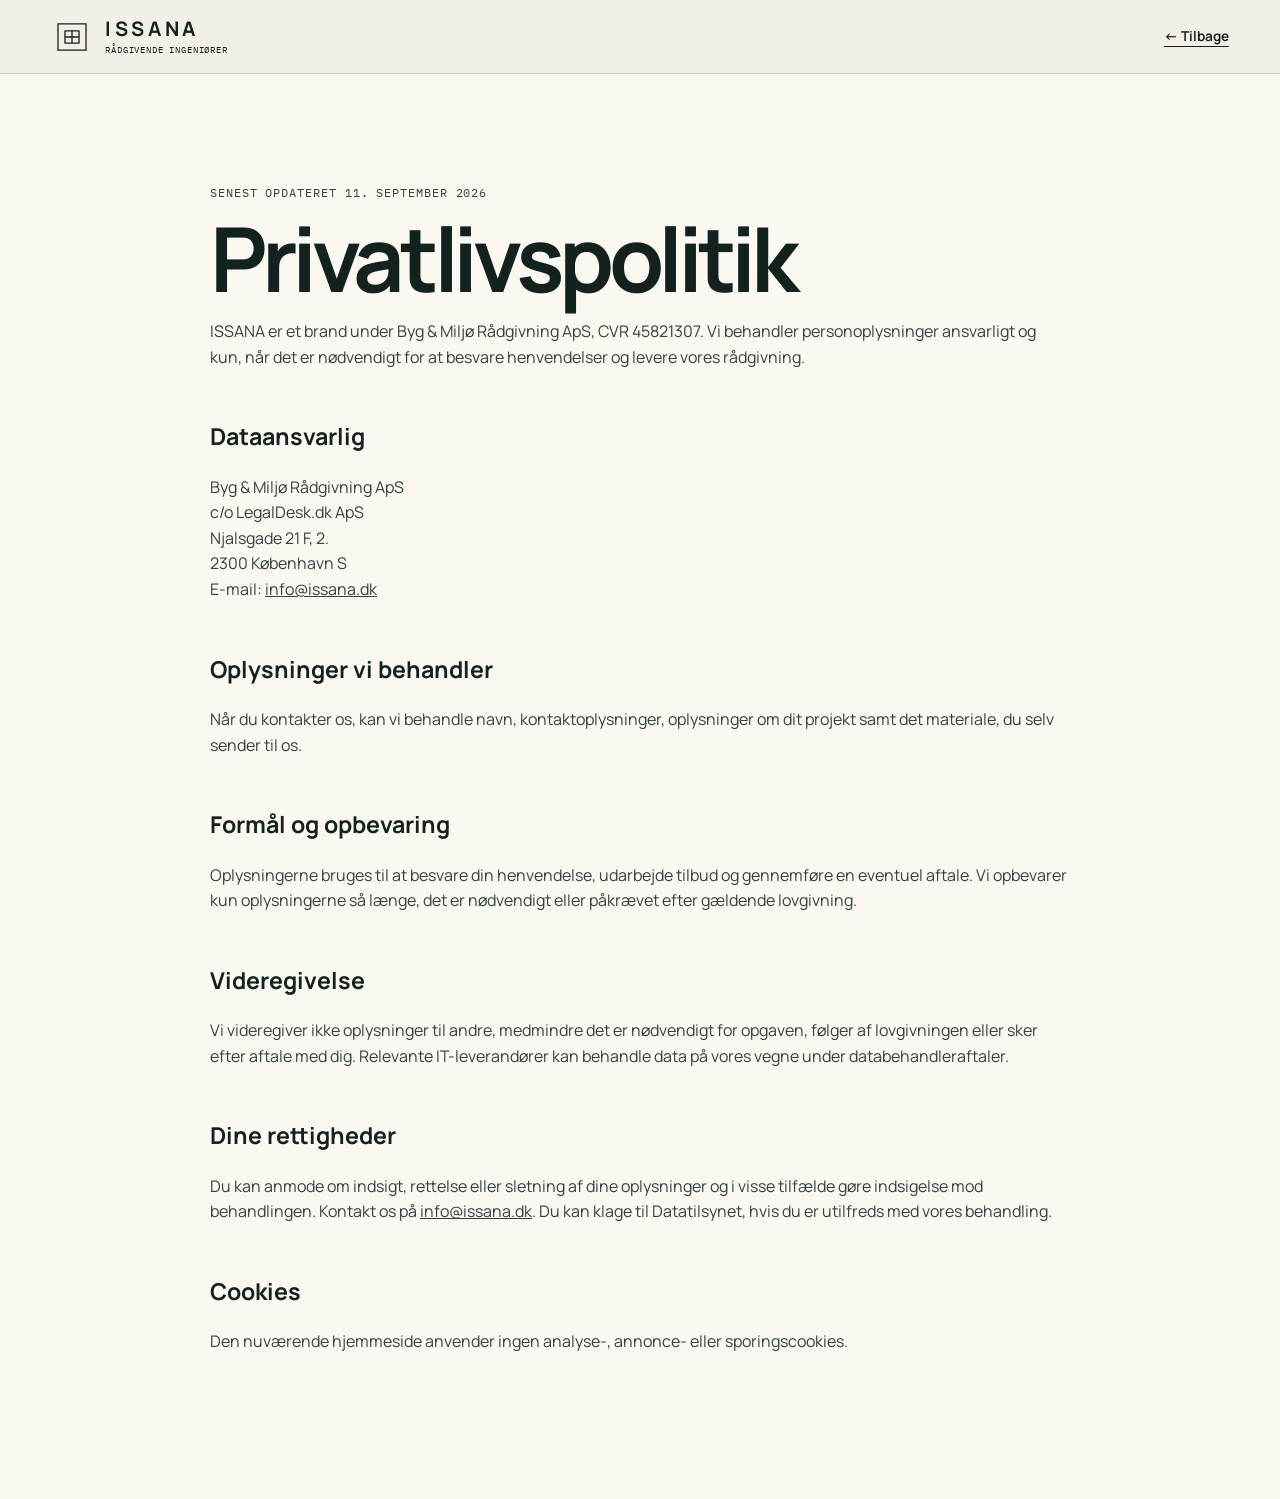
==== privacy.html @ be9ae057 "Launch ISSANA website" ====
<!doctype html>
<html lang="da">
<head>
  <meta charset="utf-8">
  <meta name="viewport" content="width=device-width, initial-scale=1">
  <title>Privatlivspolitik — ISSANA</title>
  <meta name="description" content="Privatlivspolitik for ISSANA og Byg & Miljø Rådgivning ApS.">
  <link rel="icon" href="favicon.svg" type="image/svg+xml">
  <link rel="preconnect" href="https://fonts.googleapis.com">
  <link rel="preconnect" href="https://fonts.gstatic.com" crossorigin>
  <link href="https://fonts.googleapis.com/css2?family=IBM+Plex+Mono:wght@400;500&family=Manrope:wght@400;500;600;700&display=swap" rel="stylesheet">
  <link rel="stylesheet" href="styles.css">
</head>
<body class="privacy-page">
  <header class="site-header scrolled">
    <a class="brand" href="index.html" aria-label="ISSANA, forsiden">
      <svg class="brand-mark" viewBox="0 0 48 48" aria-hidden="true"><path d="M8 39V9h32v30H8Zm8-8V17h16v14H16Zm0-7h16M24 17v14"/></svg>
      <span class="brand-type"><strong>ISSANA</strong><small>Rådgivende ingeniører</small></span>
    </a>
    <a class="text-link" href="index.html">← Tilbage</a>
  </header>
  <main class="privacy-main">
    <p class="privacy-updated">Senest opdateret 11. september 2026</p>
    <h1>Privatlivspolitik</h1>
    <p>ISSANA er et brand under Byg & Miljø Rådgivning ApS, CVR 45821307. Vi behandler personoplysninger ansvarligt og kun, når det er nødvendigt for at besvare henvendelser og levere vores rådgivning.</p>

    <h2>Dataansvarlig</h2>
    <p>Byg & Miljø Rådgivning ApS<br>c/o LegalDesk.dk ApS<br>Njalsgade 21 F, 2.<br>2300 København S<br>E-mail: <a href="mailto:info@issana.dk">info@issana.dk</a></p>

    <h2>Oplysninger vi behandler</h2>
    <p>Når du kontakter os, kan vi behandle navn, kontaktoplysninger, oplysninger om dit projekt samt det materiale, du selv sender til os.</p>

    <h2>Formål og opbevaring</h2>
    <p>Oplysningerne bruges til at besvare din henvendelse, udarbejde tilbud og gennemføre en eventuel aftale. Vi opbevarer kun oplysningerne så længe, det er nødvendigt eller påkrævet efter gældende lovgivning.</p>

    <h2>Videregivelse</h2>
    <p>Vi videregiver ikke oplysninger til andre, medmindre det er nødvendigt for opgaven, følger af lovgivningen eller sker efter aftale med dig. Relevante IT-leverandører kan behandle data på vores vegne under databehandleraftaler.</p>

    <h2>Dine rettigheder</h2>
    <p>Du kan anmode om indsigt, rettelse eller sletning af dine oplysninger og i visse tilfælde gøre indsigelse mod behandlingen. Kontakt os på <a href="mailto:info@issana.dk">info@issana.dk</a>. Du kan klage til Datatilsynet, hvis du er utilfreds med vores behandling.</p>

    <h2>Cookies</h2>
    <p>Den nuværende hjemmeside anvender ingen analyse-, annonce- eller sporingscookies.</p>
  </main>
</body>
</html>
---- styles.css ----
:root {
  --ink: #13211f;
  --ink-soft: #33423f;
  --paper: #f2efe6;
  --paper-light: #faf8f1;
  --copper: #c86d45;
  --copper-dark: #9e4f30;
  --sage: #82968e;
  --line: rgba(19, 33, 31, 0.18);
  --mono: "IBM Plex Mono", monospace;
  --sans: "Manrope", sans-serif;
  --header-height: 92px;
}

* { box-sizing: border-box; }
html { scroll-behavior: smooth; }
body {
  margin: 0;
  background: var(--paper);
  color: var(--ink);
  font-family: var(--sans);
  font-size: 16px;
  line-height: 1.6;
  -webkit-font-smoothing: antialiased;
}
a { color: inherit; }
button, input, textarea { font: inherit; }
.sr-only {
  position: absolute;
  width: 1px;
  height: 1px;
  padding: 0;
  margin: -1px;
  overflow: hidden;
  clip: rect(0, 0, 0, 0);
  white-space: nowrap;
  border: 0;
}
.skip-link {
  position: fixed;
  z-index: 100;
  top: -100px;
  left: 1rem;
  padding: .8rem 1rem;
  background: var(--copper);
  color: white;
}
.skip-link:focus { top: 1rem; }

.site-header {
  position: fixed;
  z-index: 50;
  inset: 0 0 auto 0;
  height: var(--header-height);
  display: flex;
  align-items: center;
  justify-content: space-between;
  padding: 0 clamp(1.25rem, 4vw, 4.5rem);
  border-bottom: 1px solid transparent;
  transition: background .35s ease, border-color .35s ease, height .35s ease;
}
.site-header.scrolled {
  height: 74px;
  background: rgba(242, 239, 230, .94);
  border-color: var(--line);
  backdrop-filter: blur(16px);
}
.brand {
  display: inline-flex;
  align-items: center;
  gap: .75rem;
  text-decoration: none;
}
.brand-mark {
  width: 42px;
  height: 42px;
  fill: none;
  stroke: var(--ink);
  stroke-width: 1.5;
}
.brand-type { display: grid; line-height: 1; }
.brand-type strong { font-size: 1.25rem; letter-spacing: .18em; }
.brand-type small {
  margin-top: .42rem;
  font-family: var(--mono);
  font-size: .58rem;
  letter-spacing: .09em;
  text-transform: uppercase;
}
.site-nav { display: flex; align-items: center; gap: 2.3rem; }
.site-nav a {
  position: relative;
  font-size: .78rem;
  font-weight: 600;
  letter-spacing: .06em;
  text-decoration: none;
  text-transform: uppercase;
}
.site-nav a:not(.nav-cta)::after {
  content: "";
  position: absolute;
  left: 0;
  right: 100%;
  bottom: -.35rem;
  height: 1px;
  background: var(--copper);
  transition: right .25s ease;
}
.site-nav a:hover::after, .site-nav a:focus-visible::after { right: 0; }
.nav-cta {
  padding: .78rem 1.2rem;
  border: 1px solid var(--ink);
  transition: color .2s, background .2s;
}
.nav-cta:hover, .nav-cta:focus-visible { background: var(--ink); color: var(--paper-light); }
.menu-toggle { display: none; }

.hero {
  position: relative;
  min-height: 100vh;
  display: grid;
  grid-template-columns: minmax(0, 1fr) minmax(380px, .78fr);
  align-items: center;
  gap: clamp(2rem, 5vw, 7rem);
  padding: calc(var(--header-height) + 5rem) clamp(1.25rem, 7vw, 8rem) 5rem;
  overflow: hidden;
}
.hero-grid, .contact-grid {
  position: absolute;
  inset: 0;
  pointer-events: none;
  opacity: .42;
  background-image:
    linear-gradient(var(--line) 1px, transparent 1px),
    linear-gradient(90deg, var(--line) 1px, transparent 1px);
  background-size: 72px 72px;
  mask-image: linear-gradient(to right, transparent, black 35%, black 80%, transparent);
}
.hero-copy { position: relative; z-index: 1; max-width: 760px; }
.eyebrow, .section-kicker {
  display: flex;
  align-items: center;
  gap: .75rem;
  margin: 0 0 1.5rem;
  font-family: var(--mono);
  font-size: .72rem;
  font-weight: 500;
  letter-spacing: .12em;
  text-transform: uppercase;
}
.eyebrow span { color: var(--copper-dark); }
.eyebrow::after { content: ""; width: 64px; height: 1px; background: var(--copper); }
.hero h1 {
  margin: 0;
  font-size: clamp(4.2rem, 8.8vw, 9rem);
  font-weight: 500;
  letter-spacing: -.075em;
  line-height: .83;
}
.hero h1 em { color: var(--copper); font-style: normal; }
.hero-lead {
  max-width: 620px;
  margin: 2.5rem 0 2rem;
  font-size: clamp(1.05rem, 1.6vw, 1.28rem);
  color: var(--ink-soft);
}
.hero-actions { display: flex; align-items: center; gap: 2rem; flex-wrap: wrap; }
.button {
  display: inline-flex;
  align-items: center;
  justify-content: space-between;
  gap: 2rem;
  min-width: 270px;
  padding: 1rem 1.25rem;
  font-size: .84rem;
  font-weight: 650;
  letter-spacing: .03em;
  text-decoration: none;
  text-transform: uppercase;
}
.button-primary { background: var(--ink); color: var(--paper-light); }
.button-primary span { color: var(--copper); font-size: 1.2rem; transition: transform .25s; }
.button-primary:hover span { transform: translate(3px, -3px); }
.text-link { font-size: .85rem; font-weight: 650; text-underline-offset: .3rem; }

.hero-drawing {
  position: relative;
  z-index: 1;
  width: min(100%, 630px);
  justify-self: end;
  color: var(--ink);
}
.hero-drawing svg { width: 100%; overflow: visible; }
.hero-drawing path, .hero-drawing circle { fill: none; vector-effect: non-scaling-stroke; }
.drawing-faint { stroke: var(--line); stroke-width: 1; stroke-dasharray: 4 8; }
.drawing-main { stroke: var(--ink); stroke-width: 1.45; }
.drawing-accent { stroke: var(--copper); stroke-width: 2; }
.drawing-measure { stroke: var(--sage); stroke-width: 1; }
.drawing-label {
  position: absolute;
  font-family: var(--mono);
  font-size: .62rem;
  letter-spacing: .08em;
}
.label-top { top: 5%; right: 5%; }
.label-left { top: 45%; left: -2rem; transform: rotate(-90deg); }
.label-bottom { right: 3%; bottom: 4%; }
.hero-index {
  position: absolute;
  right: 2.5rem;
  bottom: 2rem;
  display: flex;
  gap: 1.5rem;
  font-family: var(--mono);
  font-size: .58rem;
  letter-spacing: .1em;
}

.section-shell { width: min(1400px, calc(100% - 3rem)); margin-inline: auto; }
.statement {
  display: grid;
  grid-template-columns: .55fr 1.45fr;
  gap: 4rem;
  padding-block: clamp(6rem, 12vw, 11rem);
  border-top: 1px solid var(--line);
}
.statement-text {
  max-width: 960px;
  margin: 0;
  font-size: clamp(2rem, 4vw, 4.4rem);
  letter-spacing: -.045em;
  line-height: 1.14;
}
.statement-text strong { color: var(--copper-dark); font-weight: 600; }

.services { padding-bottom: clamp(7rem, 12vw, 12rem); }
.section-heading {
  display: grid;
  grid-template-columns: 1.3fr .7fr;
  align-items: end;
  gap: 4rem;
  margin-bottom: 4rem;
}
.section-heading h2, .about h2, .contact h2 {
  margin: 0;
  font-size: clamp(2.8rem, 5.5vw, 6.3rem);
  font-weight: 500;
  letter-spacing: -.065em;
  line-height: .95;
}
.section-heading > p { max-width: 420px; margin: 0 0 .5rem; color: var(--ink-soft); }
.service-list { border-top: 1px solid var(--ink); }
.service-card {
  display: grid;
  grid-template-columns: 80px minmax(0, 1fr) 100px;
  gap: 2rem;
  align-items: center;
  min-height: 180px;
  padding: 2rem 0;
  border-bottom: 1px solid var(--line);
  transition: padding .25s ease, background .25s ease;
}
.service-card:hover { padding-inline: 1.2rem; background: rgba(255,255,255,.35); }
.service-number { font-family: var(--mono); color: var(--copper-dark); }
.service-card h3 { margin: 0 0 .5rem; font-size: clamp(1.45rem, 2.4vw, 2.4rem); font-weight: 550; letter-spacing: -.035em; }
.service-card p { max-width: 720px; margin: 0; color: var(--ink-soft); }
.service-mark { justify-self: end; font-family: var(--mono); font-size: 2.6rem; color: var(--copper); }

.process { background: var(--ink); color: var(--paper-light); }
.process-inner { padding-block: clamp(7rem, 12vw, 12rem); }
.section-heading-light > p { color: rgba(250,248,241,.66); }
.section-heading-light .section-kicker { color: var(--copper); }
.process-steps {
  display: grid;
  grid-template-columns: repeat(4, 1fr);
  margin: 5rem 0 0;
  padding: 0;
  list-style: none;
  border-top: 1px solid rgba(250,248,241,.28);
}
.process-steps li { position: relative; min-height: 260px; padding: 2rem 2rem 2rem 0; border-right: 1px solid rgba(250,248,241,.16); }
.process-steps li:not(:first-child) { padding-left: 2rem; }
.process-steps span { font-family: var(--mono); font-size: .72rem; color: var(--copper); }
.process-steps h3 { margin: 5rem 0 .65rem; font-size: 1.45rem; font-weight: 550; }
.process-steps p { margin: 0; color: rgba(250,248,241,.62); font-size: .92rem; }

.about {
  display: grid;
  grid-template-columns: .8fr 1.2fr;
  align-items: center;
  gap: clamp(3rem, 8vw, 9rem);
  padding-block: clamp(7rem, 13vw, 13rem);
}
.about-visual { position: relative; min-height: 580px; border: 1px solid var(--line); overflow: hidden; }
.about-visual::before {
  content: "";
  position: absolute;
  inset: 0;
  background: repeating-linear-gradient(0deg, transparent 0 39px, var(--line) 40px), repeating-linear-gradient(90deg, transparent 0 39px, var(--line) 40px);
  opacity: .5;
}
.about-visual svg { position: absolute; inset: 8% 7%; width: 86%; height: 84%; fill: none; stroke: var(--copper); stroke-width: 1.2; }
.about-big { position: absolute; z-index: 2; left: 7%; top: 2%; font-size: 18rem; font-weight: 500; line-height: 1; opacity: .07; }
.about-copy { max-width: 750px; }
.about-copy h2 { margin-bottom: 2.5rem; }
.large-copy { font-size: clamp(1.35rem, 2.2vw, 2rem); line-height: 1.42; letter-spacing: -.025em; }
.about-copy > p:not(.section-kicker):not(.large-copy) { max-width: 620px; color: var(--ink-soft); }
.about-meta { display: grid; grid-template-columns: 1fr 1fr; gap: 2rem; margin-top: 3rem; padding-top: 1.5rem; border-top: 1px solid var(--line); }
.about-meta div { display: grid; gap: .3rem; }
.about-meta span { font-family: var(--mono); font-size: .66rem; letter-spacing: .08em; text-transform: uppercase; color: var(--copper-dark); }
.about-meta strong { font-size: .92rem; font-weight: 600; }

.contact {
  position: relative;
  min-height: 720px;
  display: flex;
  align-items: center;
  overflow: hidden;
  background: #d8c5b7;
}
.contact-grid { opacity: .35; mask-image: linear-gradient(to bottom, transparent, black 30%, black); }
.contact-inner { position: relative; z-index: 1; padding-block: 7rem; }
.contact h2 { max-width: 900px; font-size: clamp(4rem, 9vw, 9rem); }
.contact-inner > p:not(.section-kicker) { max-width: 560px; margin: 2rem 0 3rem; font-size: 1.15rem; }
.contact-mail {
  display: flex;
  justify-content: space-between;
  align-items: center;
  max-width: 950px;
  padding: 1.2rem 0;
  border-top: 2px solid var(--ink);
  border-bottom: 2px solid var(--ink);
  font-size: clamp(1.6rem, 4vw, 4rem);
  font-weight: 550;
  letter-spacing: -.04em;
  text-decoration: none;
}
.contact-mail span { color: var(--copper-dark); transition: transform .25s; }
.contact-mail:hover span { transform: translate(6px, -6px); }
.contact-details { display: flex; gap: 2rem; margin-top: 2rem; font-family: var(--mono); font-size: .72rem; letter-spacing: .05em; text-transform: uppercase; }

.site-footer {
  display: grid;
  grid-template-columns: .7fr 1.3fr auto;
  gap: 3rem;
  padding: 3.5rem clamp(1.25rem, 4vw, 4.5rem);
  background: var(--paper-light);
  border-top: 1px solid var(--line);
  font-size: .75rem;
}
.footer-brand { display: grid; align-content: start; gap: .2rem; }
.footer-brand strong { font-size: 1rem; letter-spacing: .18em; }
.footer-brand span, .footer-legal { color: var(--ink-soft); }
.footer-legal p { margin: 0 0 .35rem; }
.footer-links { display: flex; gap: 1.3rem; }
.footer-links a { text-underline-offset: .25rem; }

.reveal { opacity: 0; transform: translateY(24px); transition: opacity .7s ease, transform .7s cubic-bezier(.22,1,.36,1); }
.reveal.visible { opacity: 1; transform: none; }

.privacy-page { min-height: 100vh; background: var(--paper-light); }
.privacy-main { width: min(860px, calc(100% - 3rem)); margin: 0 auto; padding: calc(var(--header-height) + 5rem) 0 8rem; }
.privacy-main h1 { margin: 0 0 1rem; font-size: clamp(3rem, 7vw, 6rem); line-height: 1; letter-spacing: -.06em; }
.privacy-main h2 { margin-top: 3rem; font-size: 1.45rem; }
.privacy-main p, .privacy-main li { color: var(--ink-soft); }
.privacy-updated { font-family: var(--mono); font-size: .72rem; text-transform: uppercase; letter-spacing: .08em; }

@media (max-width: 980px) {
  :root { --header-height: 76px; }
  .menu-toggle {
    position: relative;
    z-index: 2;
    display: grid;
    gap: 5px;
    width: 44px;
    height: 44px;
    place-content: center;
    border: 1px solid var(--ink);
    background: transparent;
  }
  .menu-toggle span:not(.sr-only) { display: block; width: 19px; height: 1px; background: var(--ink); transition: transform .25s, opacity .25s; }
  .menu-toggle[aria-expanded="true"] span:nth-child(1) { transform: translateY(6px) rotate(45deg); }
  .menu-toggle[aria-expanded="true"] span:nth-child(2) { opacity: 0; }
  .menu-toggle[aria-expanded="true"] span:nth-child(3) { transform: translateY(-6px) rotate(-45deg); }
  .site-nav {
    position: fixed;
    inset: 0;
    display: flex;
    flex-direction: column;
    align-items: flex-start;
    justify-content: center;
    gap: 1.4rem;
    padding: 6rem 2rem;
    background: var(--paper);
    transform: translateX(100%);
    transition: transform .35s cubic-bezier(.22,1,.36,1);
  }
  .site-nav.open { transform: none; }
  .site-nav a { font-size: 1.8rem; letter-spacing: -.03em; text-transform: none; }
  .nav-cta { border: 0; padding: 0; }
  .hero { grid-template-columns: 1fr; min-height: auto; padding-top: calc(var(--header-height) + 5rem); }
  .hero-copy { max-width: 680px; }
  .hero h1 { font-size: clamp(4rem, 15vw, 7.5rem); }
  .hero-drawing { width: min(85vw, 600px); justify-self: center; }
  .statement { grid-template-columns: 1fr; gap: 1.5rem; }
  .section-heading { grid-template-columns: 1fr; gap: 1.5rem; }
  .section-heading > p { max-width: 580px; }
  .process-steps { grid-template-columns: 1fr 1fr; }
  .about { grid-template-columns: 1fr; }
  .about-visual { min-height: 460px; }
  .site-footer { grid-template-columns: 1fr 1fr; }
  .footer-links { grid-column: 1 / -1; }
}

@media (max-width: 640px) {
  .brand-mark { width: 36px; height: 36px; }
  .brand-type small { display: none; }
  .hero { padding-inline: 1.25rem; padding-bottom: 4rem; }
  .hero h1 { font-size: clamp(3.7rem, 18vw, 6rem); }
  .hero-lead { margin-top: 2rem; }
  .button { min-width: 100%; }
  .hero-drawing { width: 100%; }
  .label-left { left: -2.4rem; }
  .hero-index { display: none; }
  .section-shell { width: min(100% - 2.5rem, 1400px); }
  .statement { padding-block: 6rem; }
  .service-card { grid-template-columns: 42px 1fr; gap: 1rem; min-height: 0; padding: 2rem 0; }
  .service-mark { display: none; }
  .process-steps { grid-template-columns: 1fr; }
  .process-steps li, .process-steps li:not(:first-child) { min-height: 200px; padding: 1.6rem 0; border-right: 0; border-bottom: 1px solid rgba(250,248,241,.16); }
  .process-steps h3 { margin-top: 3.2rem; }
  .about-visual { min-height: 360px; }
  .about-meta { grid-template-columns: 1fr; }
  .contact { min-height: 620px; }
  .contact-details { flex-direction: column; gap: .6rem; }
  .site-footer { grid-template-columns: 1fr; gap: 2rem; }
  .footer-links { grid-column: auto; flex-wrap: wrap; }
}

@media (prefers-reduced-motion: reduce) {
  html { scroll-behavior: auto; }
  *, *::before, *::after { transition-duration: .01ms !important; animation-duration: .01ms !important; animation-iteration-count: 1 !important; }
  .reveal { opacity: 1; transform: none; }
}
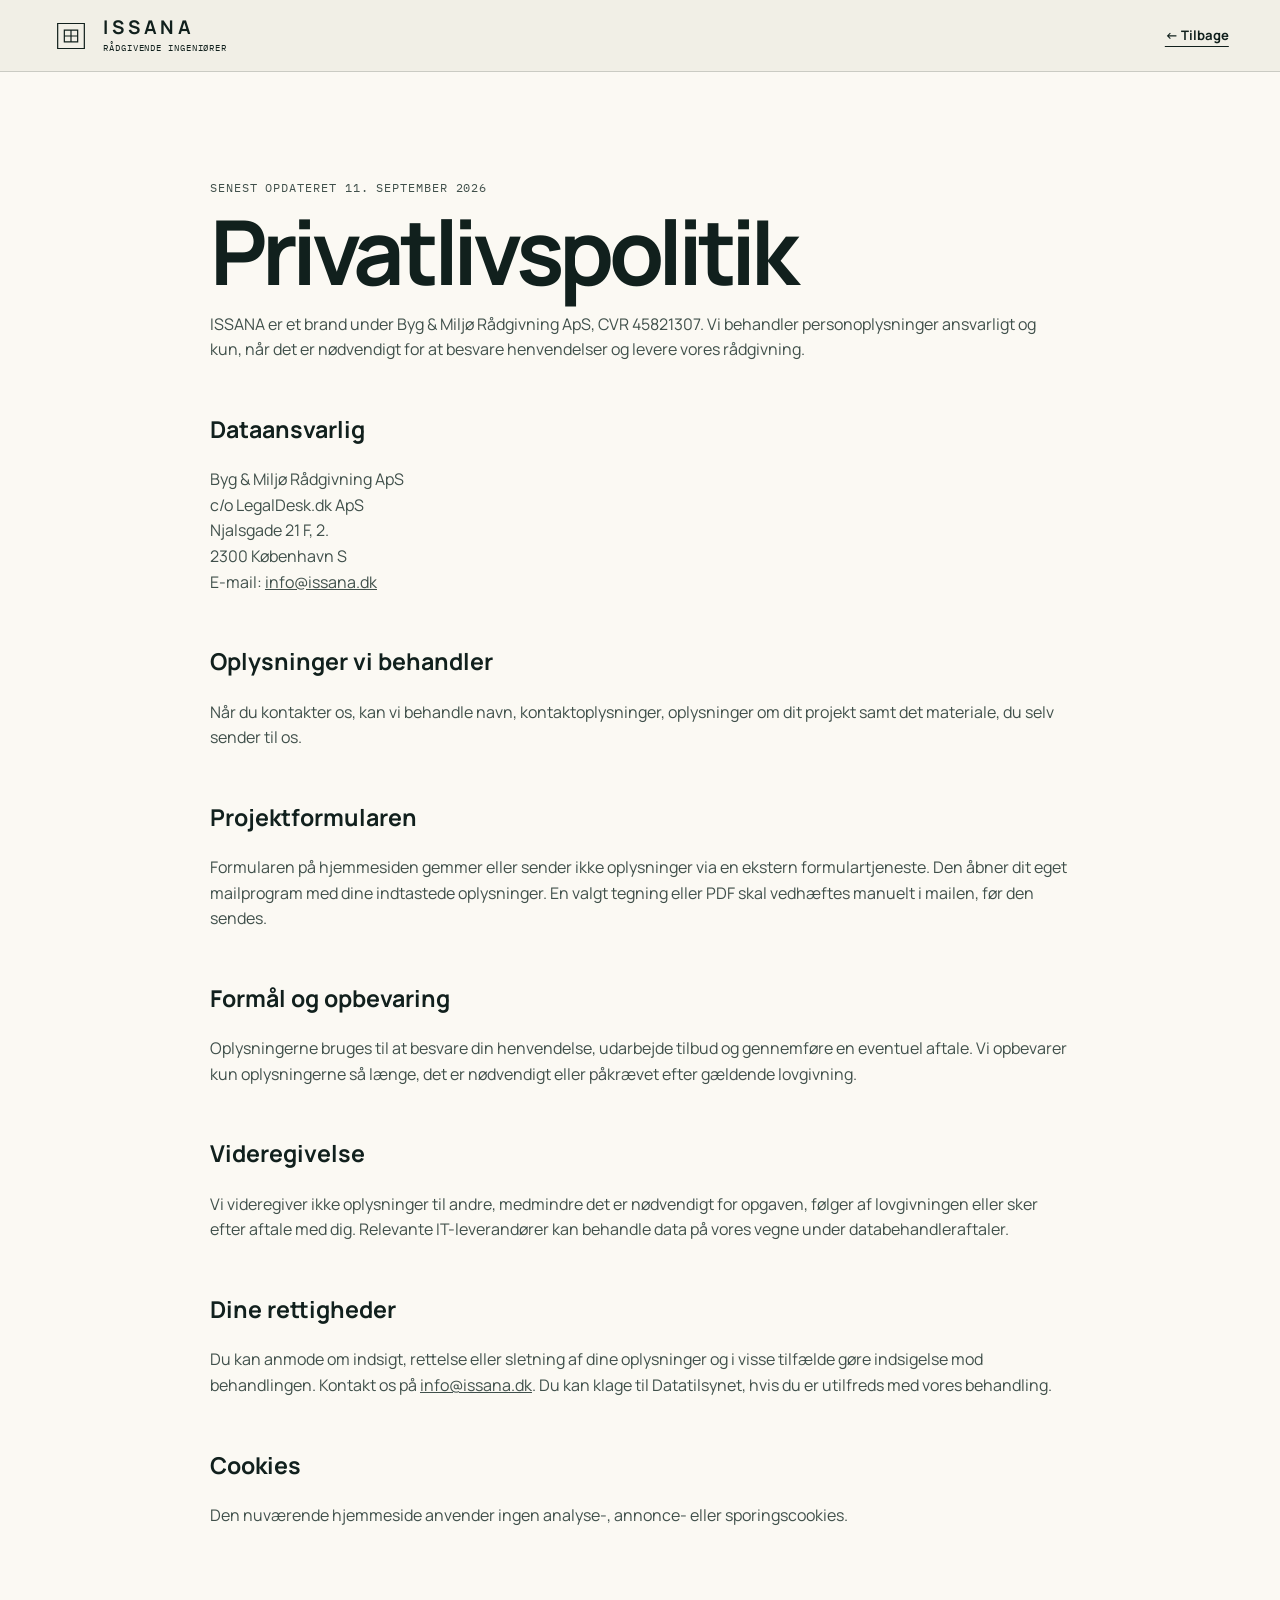
==== commit f8316f66: "Redesign ISSANA around specialist engineering" ====
--- a/privacy.html
+++ b/privacy.html
@@ -30,6 +30,9 @@
     <h2>Oplysninger vi behandler</h2>
     <p>Når du kontakter os, kan vi behandle navn, kontaktoplysninger, oplysninger om dit projekt samt det materiale, du selv sender til os.</p>
 
+    <h2>Projektformularen</h2>
+    <p>Formularen på hjemmesiden gemmer eller sender ikke oplysninger via en ekstern formulartjeneste. Den åbner dit eget mailprogram med dine indtastede oplysninger. En valgt tegning eller PDF skal vedhæftes manuelt i mailen, før den sendes.</p>
+
     <h2>Formål og opbevaring</h2>
     <p>Oplysningerne bruges til at besvare din henvendelse, udarbejde tilbud og gennemføre en eventuel aftale. Vi opbevarer kun oplysningerne så længe, det er nødvendigt eller påkrævet efter gældende lovgivning.</p>
 
--- a/styles.css
+++ b/styles.css
@@ -1,439 +1,289 @@
 :root {
-  --ink: #13211f;
-  --ink-soft: #33423f;
-  --paper: #f2efe6;
-  --paper-light: #faf8f1;
-  --copper: #c86d45;
-  --copper-dark: #9e4f30;
-  --sage: #82968e;
-  --line: rgba(19, 33, 31, 0.18);
+  --ink: #11201d;
+  --ink-soft: #40504b;
+  --paper: #f1eee5;
+  --paper-light: #fbf9f3;
+  --copper: #c8653e;
+  --copper-dark: #9b472b;
+  --sage: #9aaba3;
+  --line: rgba(17, 32, 29, .17);
+  --light-line: rgba(255, 255, 255, .16);
   --mono: "IBM Plex Mono", monospace;
   --sans: "Manrope", sans-serif;
-  --header-height: 92px;
+  --header-height: 88px;
 }
 
 * { box-sizing: border-box; }
 html { scroll-behavior: smooth; }
-body {
-  margin: 0;
-  background: var(--paper);
-  color: var(--ink);
-  font-family: var(--sans);
-  font-size: 16px;
-  line-height: 1.6;
-  -webkit-font-smoothing: antialiased;
-}
+body { margin: 0; background: var(--paper); color: var(--ink); font: 400 16px/1.6 var(--sans); -webkit-font-smoothing: antialiased; }
+img { display: block; max-width: 100%; }
 a { color: inherit; }
 button, input, textarea { font: inherit; }
-.sr-only {
-  position: absolute;
-  width: 1px;
-  height: 1px;
-  padding: 0;
-  margin: -1px;
-  overflow: hidden;
-  clip: rect(0, 0, 0, 0);
-  white-space: nowrap;
-  border: 0;
-}
-.skip-link {
-  position: fixed;
-  z-index: 100;
-  top: -100px;
-  left: 1rem;
-  padding: .8rem 1rem;
-  background: var(--copper);
-  color: white;
-}
+button { color: inherit; }
+::selection { background: var(--copper); color: #fff; }
+.sr-only { position: absolute; width: 1px; height: 1px; padding: 0; margin: -1px; overflow: hidden; clip: rect(0,0,0,0); white-space: nowrap; border: 0; }
+.skip-link { position: fixed; z-index: 100; top: -100px; left: 1rem; padding: .8rem 1rem; background: var(--copper); color: #fff; }
 .skip-link:focus { top: 1rem; }
-
-.site-header {
-  position: fixed;
-  z-index: 50;
-  inset: 0 0 auto 0;
-  height: var(--header-height);
-  display: flex;
-  align-items: center;
-  justify-content: space-between;
-  padding: 0 clamp(1.25rem, 4vw, 4.5rem);
-  border-bottom: 1px solid transparent;
-  transition: background .35s ease, border-color .35s ease, height .35s ease;
-}
-.site-header.scrolled {
-  height: 74px;
-  background: rgba(242, 239, 230, .94);
-  border-color: var(--line);
-  backdrop-filter: blur(16px);
-}
-.brand {
-  display: inline-flex;
-  align-items: center;
-  gap: .75rem;
-  text-decoration: none;
-}
-.brand-mark {
-  width: 42px;
-  height: 42px;
-  fill: none;
-  stroke: var(--ink);
-  stroke-width: 1.5;
-}
+.section-shell { width: min(1440px, calc(100% - 5rem)); margin-inline: auto; }
+
+.site-header { position: fixed; z-index: 50; inset: 0 0 auto; height: var(--header-height); display: flex; align-items: center; justify-content: space-between; gap: 2rem; padding: 0 clamp(1.25rem, 4vw, 4.5rem); border-bottom: 1px solid transparent; transition: height .3s, background .3s, border-color .3s; }
+.site-header.scrolled { height: 72px; background: rgba(241, 238, 229, .94); border-color: var(--line); backdrop-filter: blur(16px); }
+.brand { display: inline-flex; align-items: center; gap: .75rem; text-decoration: none; }
+.brand-mark { width: 40px; height: 40px; fill: none; stroke: currentColor; stroke-width: 1.45; }
 .brand-type { display: grid; line-height: 1; }
-.brand-type strong { font-size: 1.25rem; letter-spacing: .18em; }
-.brand-type small {
-  margin-top: .42rem;
-  font-family: var(--mono);
-  font-size: .58rem;
-  letter-spacing: .09em;
-  text-transform: uppercase;
-}
-.site-nav { display: flex; align-items: center; gap: 2.3rem; }
-.site-nav a {
-  position: relative;
-  font-size: .78rem;
-  font-weight: 600;
-  letter-spacing: .06em;
-  text-decoration: none;
-  text-transform: uppercase;
-}
-.site-nav a:not(.nav-cta)::after {
-  content: "";
-  position: absolute;
-  left: 0;
-  right: 100%;
-  bottom: -.35rem;
-  height: 1px;
-  background: var(--copper);
-  transition: right .25s ease;
-}
-.site-nav a:hover::after, .site-nav a:focus-visible::after { right: 0; }
-.nav-cta {
-  padding: .78rem 1.2rem;
-  border: 1px solid var(--ink);
-  transition: color .2s, background .2s;
-}
-.nav-cta:hover, .nav-cta:focus-visible { background: var(--ink); color: var(--paper-light); }
+.brand-type strong { font-size: 1.18rem; letter-spacing: .2em; }
+.brand-type small { margin-top: .4rem; font: 400 .56rem/1 var(--mono); letter-spacing: .1em; text-transform: uppercase; }
+.site-nav { display: flex; align-items: center; gap: clamp(1rem, 2vw, 2.1rem); }
+.site-nav a { font-size: .73rem; font-weight: 600; letter-spacing: .055em; text-decoration: none; text-transform: uppercase; }
+.site-nav > a:not(.nav-cta) { position: relative; }
+.site-nav > a:not(.nav-cta)::after { content: ""; position: absolute; right: 100%; bottom: -.35rem; left: 0; height: 1px; background: var(--copper); transition: right .2s; }
+.site-nav > a:hover::after, .site-nav > a:focus-visible::after { right: 0; }
+.nav-cta { padding: .82rem 1.1rem; background: var(--ink); color: var(--paper-light); }
 .menu-toggle { display: none; }
 
-.hero {
-  position: relative;
-  min-height: 100vh;
-  display: grid;
-  grid-template-columns: minmax(0, 1fr) minmax(380px, .78fr);
-  align-items: center;
-  gap: clamp(2rem, 5vw, 7rem);
-  padding: calc(var(--header-height) + 5rem) clamp(1.25rem, 7vw, 8rem) 5rem;
-  overflow: hidden;
-}
-.hero-grid, .contact-grid {
-  position: absolute;
-  inset: 0;
-  pointer-events: none;
-  opacity: .42;
-  background-image:
-    linear-gradient(var(--line) 1px, transparent 1px),
-    linear-gradient(90deg, var(--line) 1px, transparent 1px);
-  background-size: 72px 72px;
-  mask-image: linear-gradient(to right, transparent, black 35%, black 80%, transparent);
-}
-.hero-copy { position: relative; z-index: 1; max-width: 760px; }
-.eyebrow, .section-kicker {
-  display: flex;
-  align-items: center;
-  gap: .75rem;
-  margin: 0 0 1.5rem;
-  font-family: var(--mono);
-  font-size: .72rem;
-  font-weight: 500;
-  letter-spacing: .12em;
-  text-transform: uppercase;
-}
-.eyebrow span { color: var(--copper-dark); }
+.hero { position: relative; min-height: 920px; display: grid; grid-template-columns: minmax(0, 1.04fr) minmax(420px, .96fr); gap: clamp(3rem, 6vw, 8rem); align-items: center; padding: calc(var(--header-height) + 5rem) clamp(1.25rem, 5vw, 6rem) 6rem; overflow: hidden; background-image: linear-gradient(var(--line) 1px, transparent 1px), linear-gradient(90deg, var(--line) 1px, transparent 1px); background-size: 74px 74px; }
+.hero::before { content: ""; position: absolute; inset: 0 48% 0 0; background: linear-gradient(90deg, rgba(241,238,229,.98) 75%, rgba(241,238,229,.55)); }
+.hero-copy { position: relative; z-index: 2; max-width: 820px; }
+.eyebrow, .section-kicker { margin: 0 0 1.4rem; font: 500 .68rem/1.4 var(--mono); letter-spacing: .12em; text-transform: uppercase; }
+.eyebrow { display: flex; align-items: center; gap: .8rem; color: var(--copper-dark); }
 .eyebrow::after { content: ""; width: 64px; height: 1px; background: var(--copper); }
-.hero h1 {
-  margin: 0;
-  font-size: clamp(4.2rem, 8.8vw, 9rem);
-  font-weight: 500;
-  letter-spacing: -.075em;
-  line-height: .83;
-}
-.hero h1 em { color: var(--copper); font-style: normal; }
-.hero-lead {
-  max-width: 620px;
-  margin: 2.5rem 0 2rem;
-  font-size: clamp(1.05rem, 1.6vw, 1.28rem);
-  color: var(--ink-soft);
-}
-.hero-actions { display: flex; align-items: center; gap: 2rem; flex-wrap: wrap; }
-.button {
-  display: inline-flex;
-  align-items: center;
-  justify-content: space-between;
-  gap: 2rem;
-  min-width: 270px;
-  padding: 1rem 1.25rem;
-  font-size: .84rem;
-  font-weight: 650;
-  letter-spacing: .03em;
-  text-decoration: none;
-  text-transform: uppercase;
-}
-.button-primary { background: var(--ink); color: var(--paper-light); }
-.button-primary span { color: var(--copper); font-size: 1.2rem; transition: transform .25s; }
-.button-primary:hover span { transform: translate(3px, -3px); }
-.text-link { font-size: .85rem; font-weight: 650; text-underline-offset: .3rem; }
-
-.hero-drawing {
-  position: relative;
-  z-index: 1;
-  width: min(100%, 630px);
-  justify-self: end;
-  color: var(--ink);
-}
-.hero-drawing svg { width: 100%; overflow: visible; }
-.hero-drawing path, .hero-drawing circle { fill: none; vector-effect: non-scaling-stroke; }
-.drawing-faint { stroke: var(--line); stroke-width: 1; stroke-dasharray: 4 8; }
-.drawing-main { stroke: var(--ink); stroke-width: 1.45; }
-.drawing-accent { stroke: var(--copper); stroke-width: 2; }
-.drawing-measure { stroke: var(--sage); stroke-width: 1; }
-.drawing-label {
-  position: absolute;
-  font-family: var(--mono);
-  font-size: .62rem;
-  letter-spacing: .08em;
-}
-.label-top { top: 5%; right: 5%; }
-.label-left { top: 45%; left: -2rem; transform: rotate(-90deg); }
-.label-bottom { right: 3%; bottom: 4%; }
-.hero-index {
-  position: absolute;
-  right: 2.5rem;
-  bottom: 2rem;
-  display: flex;
-  gap: 1.5rem;
-  font-family: var(--mono);
-  font-size: .58rem;
-  letter-spacing: .1em;
-}
-
-.section-shell { width: min(1400px, calc(100% - 3rem)); margin-inline: auto; }
-.statement {
-  display: grid;
-  grid-template-columns: .55fr 1.45fr;
-  gap: 4rem;
-  padding-block: clamp(6rem, 12vw, 11rem);
-  border-top: 1px solid var(--line);
-}
-.statement-text {
-  max-width: 960px;
-  margin: 0;
-  font-size: clamp(2rem, 4vw, 4.4rem);
-  letter-spacing: -.045em;
-  line-height: 1.14;
-}
-.statement-text strong { color: var(--copper-dark); font-weight: 600; }
-
+.hero h1 { max-width: 920px; margin: 0; font-size: clamp(3.5rem, 6vw, 7.25rem); font-weight: 500; letter-spacing: -.075em; line-height: .93; }
+.hero-lead { max-width: 690px; margin: 2.2rem 0; color: var(--ink-soft); font-size: clamp(1.08rem, 1.5vw, 1.35rem); }
+.hero-actions { display: flex; flex-wrap: wrap; gap: .8rem; }
+.button { display: inline-flex; align-items: center; justify-content: space-between; gap: 2rem; min-height: 54px; padding: .95rem 1.2rem; border: 1px solid var(--ink); font-size: .78rem; font-weight: 700; letter-spacing: .035em; text-decoration: none; text-transform: uppercase; cursor: pointer; transition: transform .2s, background .2s, color .2s; }
+.button:hover, .button:focus-visible { transform: translateY(-2px); }
+.button-primary { background: var(--ink); color: #fff; }
+.button-primary:hover, .button-primary:focus-visible { background: var(--copper-dark); border-color: var(--copper-dark); }
+.button-ghost { background: rgba(241,238,229,.7); }
+.hero-proof { display: flex; flex-wrap: wrap; gap: .7rem 1.6rem; margin: 2.5rem 0 0; padding: 1.4rem 0 0; border-top: 1px solid var(--line); list-style: none; font: 400 .66rem/1.4 var(--mono); letter-spacing: .04em; text-transform: uppercase; }
+.hero-proof li::before { content: "\2192"; margin-right: .55rem; color: var(--copper); }
+.hero-media { position: relative; z-index: 1; width: 100%; height: min(75vh, 760px); min-height: 620px; margin: 0; overflow: hidden; background: #707e78; }
+.hero-media::after { content: ""; position: absolute; inset: 0; box-shadow: inset 0 0 0 1px rgba(255,255,255,.25); pointer-events: none; }
+.hero-media > img { width: 100%; height: 100%; object-fit: cover; object-position: 53% center; filter: saturate(.72) contrast(1.05) brightness(.82); transition: transform 1.2s cubic-bezier(.22,1,.36,1); }
+.hero-media:hover > img { transform: scale(1.025); }
+.hero-media figcaption { position: absolute; z-index: 3; right: 1.25rem; bottom: 1.25rem; left: 1.25rem; display: grid; grid-template-columns: auto 1fr; gap: .2rem 1rem; padding: 1rem 1.1rem; background: rgba(17,32,29,.9); color: #fff; }
+.hero-media figcaption span { grid-row: 1/3; color: var(--copper); font: .65rem var(--mono); }
+.hero-media figcaption strong { font-size: .9rem; }
+.hero-media figcaption small { color: rgba(255,255,255,.64); }
+.hero-linework { position: absolute; z-index: 2; right: -9%; bottom: 5%; width: 62%; fill: none; stroke: rgba(255,255,255,.74); stroke-width: 1.2; }
+.hero-linework circle { fill: var(--copper); stroke: #fff; }
+.hero-caption { position: absolute; right: 1.8rem; bottom: 1.5rem; margin: 0; font: .57rem var(--mono); letter-spacing: .12em; writing-mode: vertical-rl; }
+
+.intro { display: grid; grid-template-columns: .45fr 1.55fr; gap: 3rem; padding-block: clamp(6rem, 11vw, 11rem); border-top: 1px solid var(--line); }
+.intro h2 { max-width: 1080px; margin: 0; font-size: clamp(2.8rem, 6vw, 6.5rem); font-weight: 500; letter-spacing: -.065em; line-height: .95; }
+.intro > div > p { max-width: 700px; margin: 2.5rem 0 0 auto; color: var(--ink-soft); font-size: clamp(1.05rem, 1.5vw, 1.3rem); }
 .services { padding-bottom: clamp(7rem, 12vw, 12rem); }
-.section-heading {
-  display: grid;
-  grid-template-columns: 1.3fr .7fr;
-  align-items: end;
-  gap: 4rem;
-  margin-bottom: 4rem;
-}
-.section-heading h2, .about h2, .contact h2 {
-  margin: 0;
-  font-size: clamp(2.8rem, 5.5vw, 6.3rem);
-  font-weight: 500;
-  letter-spacing: -.065em;
-  line-height: .95;
-}
-.section-heading > p { max-width: 420px; margin: 0 0 .5rem; color: var(--ink-soft); }
-.service-list { border-top: 1px solid var(--ink); }
-.service-card {
-  display: grid;
-  grid-template-columns: 80px minmax(0, 1fr) 100px;
-  gap: 2rem;
-  align-items: center;
-  min-height: 180px;
-  padding: 2rem 0;
-  border-bottom: 1px solid var(--line);
-  transition: padding .25s ease, background .25s ease;
-}
-.service-card:hover { padding-inline: 1.2rem; background: rgba(255,255,255,.35); }
-.service-number { font-family: var(--mono); color: var(--copper-dark); }
-.service-card h3 { margin: 0 0 .5rem; font-size: clamp(1.45rem, 2.4vw, 2.4rem); font-weight: 550; letter-spacing: -.035em; }
-.service-card p { max-width: 720px; margin: 0; color: var(--ink-soft); }
-.service-mark { justify-self: end; font-family: var(--mono); font-size: 2.6rem; color: var(--copper); }
-
-.process { background: var(--ink); color: var(--paper-light); }
-.process-inner { padding-block: clamp(7rem, 12vw, 12rem); }
-.section-heading-light > p { color: rgba(250,248,241,.66); }
+.section-heading { display: grid; grid-template-columns: 1.25fr .75fr; gap: 4rem; align-items: end; margin-bottom: 4rem; }
+.section-heading h2, .technical-heading h2, .about h2, .contact h2 { margin: 0; font-size: clamp(2.8rem, 5.4vw, 6.2rem); font-weight: 500; letter-spacing: -.065em; line-height: .96; }
+.section-heading > p { max-width: 470px; margin: 0 0 .5rem; color: var(--ink-soft); }
+.service-grid { display: grid; grid-template-columns: repeat(3, 1fr); border-top: 1px solid var(--ink); border-left: 1px solid var(--line); }
+.service-card { position: relative; min-height: 330px; padding: 2rem; border-right: 1px solid var(--line); border-bottom: 1px solid var(--line); transition: background .25s, transform .25s; }
+.service-card:hover { z-index: 1; background: var(--paper-light); transform: translateY(-4px); }
+.service-card > span { font: .65rem var(--mono); color: var(--copper-dark); }
+.service-card svg { position: absolute; top: 2rem; right: 2rem; width: 54px; height: 54px; fill: none; stroke: var(--ink); stroke-width: 1.3; }
+.service-card h3 { margin: 7rem 0 .75rem; font-size: clamp(1.45rem, 2.2vw, 2.1rem); font-weight: 550; letter-spacing: -.035em; }
+.service-card p { max-width: 360px; margin: 0; color: var(--ink-soft); }
+
+.cases { padding-block: clamp(7rem, 11vw, 11rem); background: #dfdbcf; }
+.case { background: var(--paper-light); }
+.case-feature { display: grid; grid-template-columns: 1.25fr .75fr; }
+.case-gallery { display: grid; background: #bcb9b1; }
+.case-gallery figure { position: relative; min-width: 0; margin: 0; overflow: hidden; }
+.case-gallery img { width: 100%; height: 100%; object-fit: cover; filter: saturate(.78) contrast(1.04); transition: transform .8s cubic-bezier(.22,1,.36,1); }
+.case:hover .case-gallery img { transform: scale(1.02); }
+.case-gallery figcaption { position: absolute; z-index: 1; top: 1rem; left: 1rem; padding: .5rem .65rem; background: rgba(17,32,29,.9); color: #fff; font: .58rem var(--mono); letter-spacing: .06em; text-transform: uppercase; }
+.case-gallery-two { grid-template-columns: 1.35fr .65fr; min-height: 650px; }
+.case-gallery-two .detail-crop img { object-position: 82% 50%; transform: scale(1.65); }
+.case:hover .case-gallery-two .detail-crop img { transform: scale(1.7); }
+.case-copy { display: flex; flex-direction: column; padding: clamp(2rem, 3.7vw, 4.4rem); }
+.case-label { margin: 0; color: var(--copper-dark); font: .64rem var(--mono); letter-spacing: .08em; }
+.case-copy h3 { margin: auto 0 1.8rem; padding-top: 4rem; font-size: clamp(2.4rem, 4.5vw, 5rem); font-weight: 500; letter-spacing: -.06em; line-height: .95; }
+.case-story { margin: 0; }
+.case-story > div { display: grid; grid-template-columns: 105px 1fr; gap: 1rem; padding: .85rem 0; border-top: 1px solid var(--line); }
+.case-story dt, .case-mini dt { color: var(--copper-dark); font: .6rem var(--mono); text-transform: uppercase; }
+.case-story dd, .case-mini dd { margin: 0; color: var(--ink-soft); font-size: .86rem; }
+.deliverables { display: flex; flex-wrap: wrap; gap: .45rem; margin: 2.2rem 0 0; padding: 0; list-style: none; }
+.deliverables li { padding: .42rem .58rem; border: 1px solid var(--line); font: .58rem var(--mono); letter-spacing: .04em; text-transform: uppercase; }
+.case-grid { display: grid; grid-template-columns: 1fr 1fr; gap: 1px; margin-top: 1px; background: var(--line); }
+.case-grid .case { min-width: 0; }
+.case-gallery-split { grid-template-columns: 1.18fr .82fr; height: 440px; }
+.case-gallery-split .drawing img { object-fit: contain; background: #fff; }
+.case-grid .case-copy { min-height: 520px; }
+.case-grid .case-copy h3 { margin: 0 0 1.2rem; padding-top: 3rem; font-size: clamp(2.3rem, 4vw, 4.3rem); }
+.case-grid .case-copy > p:not(.case-label) { max-width: 570px; margin: 0; color: var(--ink-soft); }
+.case-mini { display: grid; grid-template-columns: 1fr 1fr; gap: 1rem; margin: auto 0 0; padding-top: 2rem; border-top: 1px solid var(--line); }
+.case-mini div { display: grid; gap: .35rem; }
+.case-dark { background: var(--ink); color: #fff; }
+.case-dark .case-copy > p:not(.case-label), .case-dark .case-mini dd { color: rgba(255,255,255,.68); }
+.case-dark .case-mini { border-color: var(--light-line); }
+.case-dark .deliverables li { border-color: var(--light-line); }
+.case-dark .case-label, .case-dark .case-mini dt { color: var(--copper); }
+
+.technical { padding-block: clamp(7rem, 11vw, 11rem); overflow: hidden; background: var(--ink); color: #fff; }
+.technical-heading { display: grid; grid-template-columns: .42fr 1.08fr .5fr; gap: 3rem; align-items: end; margin-bottom: 4.5rem; }
+.technical-heading .section-kicker { color: var(--copper); }
+.technical-heading h2 { font-size: clamp(2.7rem, 5vw, 5.7rem); }
+.technical-heading > p:last-child { margin: 0 0 .5rem; color: rgba(255,255,255,.62); }
+.technical-board { display: grid; grid-template-columns: 1.3fr .7fr; gap: 1px; background: var(--light-line); }
+.technical-board figure { position: relative; min-width: 0; margin: 0; background: #fff; overflow: hidden; }
+.technical-board figure img { width: 100%; height: 100%; object-fit: cover; }
+.physics-figure { min-height: 600px; }
+.detail-figure { min-height: 600px; }
+.detail-figure img { object-fit: contain !important; }
+.technical-board figcaption { position: absolute; left: 1rem; bottom: 1rem; padding: .55rem .7rem; background: var(--ink); color: #fff; font: .6rem var(--mono); letter-spacing: .06em; text-transform: uppercase; }
+.technical-results { grid-column: 1/-1; display: grid; grid-template-columns: repeat(4,1fr); background: var(--ink); }
+.technical-results article { min-height: 220px; padding: 2rem; border-right: 1px solid var(--light-line); }
+.technical-results span { display: block; margin-bottom: 4rem; color: var(--copper); font: .65rem var(--mono); }
+.technical-results strong { display: block; margin-bottom: .55rem; font-size: 1.2rem; }
+.technical-results p { margin: 0; color: rgba(255,255,255,.62); font-size: .86rem; }
+
+.about { display: grid; grid-template-columns: .78fr 1.22fr; gap: clamp(3rem, 8vw, 9rem); align-items: center; padding-block: clamp(7rem, 12vw, 12rem); }
+.about-visual { position: relative; min-height: 620px; margin: 0; overflow: hidden; background: #c4beb3; }
+.about-visual::after { content: ""; position: absolute; inset: 0; background-image: linear-gradient(var(--line) 1px, transparent 1px), linear-gradient(90deg,var(--line) 1px,transparent 1px); background-size: 46px 46px; opacity: .25; }
+.about-visual img { width: 100%; height: 100%; min-height: 620px; object-fit: cover; }
+.about-visual figcaption { position: absolute; z-index: 2; right: 1.2rem; bottom: 1.2rem; left: 1.2rem; display: grid; padding: 1rem; background: rgba(17,32,29,.9); color: #fff; }
+.about-visual figcaption span { color: var(--copper); font: .6rem var(--mono); text-transform: uppercase; }
+.about-copy { max-width: 760px; }
+.about-copy h2 { margin-bottom: 2rem; }
+.large-copy { margin: 0 0 1.5rem; font-size: clamp(1.3rem, 2.2vw, 2rem); line-height: 1.4; letter-spacing: -.025em; }
+.about-copy > p:not(.section-kicker):not(.large-copy) { color: var(--ink-soft); }
+.profile-list { display: grid; grid-template-columns: 1fr 1fr; gap: 0 2rem; margin: 2.5rem 0; padding: 0; border-top: 1px solid var(--ink); list-style: none; }
+.profile-list li { padding: .9rem 0; border-bottom: 1px solid var(--line); font-size: .84rem; }
+.profile-list li::before { content: "\2192"; margin-right: .6rem; color: var(--copper-dark); }
+.text-link { font-size: .82rem; font-weight: 700; text-underline-offset: .35rem; }
+
+.process { padding-block: clamp(7rem, 10vw, 10rem); background: #294039; color: #fff; }
 .section-heading-light .section-kicker { color: var(--copper); }
-.process-steps {
-  display: grid;
-  grid-template-columns: repeat(4, 1fr);
-  margin: 5rem 0 0;
-  padding: 0;
-  list-style: none;
-  border-top: 1px solid rgba(250,248,241,.28);
-}
-.process-steps li { position: relative; min-height: 260px; padding: 2rem 2rem 2rem 0; border-right: 1px solid rgba(250,248,241,.16); }
-.process-steps li:not(:first-child) { padding-left: 2rem; }
-.process-steps span { font-family: var(--mono); font-size: .72rem; color: var(--copper); }
-.process-steps h3 { margin: 5rem 0 .65rem; font-size: 1.45rem; font-weight: 550; }
-.process-steps p { margin: 0; color: rgba(250,248,241,.62); font-size: .92rem; }
-
-.about {
-  display: grid;
-  grid-template-columns: .8fr 1.2fr;
-  align-items: center;
-  gap: clamp(3rem, 8vw, 9rem);
-  padding-block: clamp(7rem, 13vw, 13rem);
-}
-.about-visual { position: relative; min-height: 580px; border: 1px solid var(--line); overflow: hidden; }
-.about-visual::before {
-  content: "";
-  position: absolute;
-  inset: 0;
-  background: repeating-linear-gradient(0deg, transparent 0 39px, var(--line) 40px), repeating-linear-gradient(90deg, transparent 0 39px, var(--line) 40px);
-  opacity: .5;
-}
-.about-visual svg { position: absolute; inset: 8% 7%; width: 86%; height: 84%; fill: none; stroke: var(--copper); stroke-width: 1.2; }
-.about-big { position: absolute; z-index: 2; left: 7%; top: 2%; font-size: 18rem; font-weight: 500; line-height: 1; opacity: .07; }
-.about-copy { max-width: 750px; }
-.about-copy h2 { margin-bottom: 2.5rem; }
-.large-copy { font-size: clamp(1.35rem, 2.2vw, 2rem); line-height: 1.42; letter-spacing: -.025em; }
-.about-copy > p:not(.section-kicker):not(.large-copy) { max-width: 620px; color: var(--ink-soft); }
-.about-meta { display: grid; grid-template-columns: 1fr 1fr; gap: 2rem; margin-top: 3rem; padding-top: 1.5rem; border-top: 1px solid var(--line); }
-.about-meta div { display: grid; gap: .3rem; }
-.about-meta span { font-family: var(--mono); font-size: .66rem; letter-spacing: .08em; text-transform: uppercase; color: var(--copper-dark); }
-.about-meta strong { font-size: .92rem; font-weight: 600; }
-
-.contact {
-  position: relative;
-  min-height: 720px;
-  display: flex;
-  align-items: center;
-  overflow: hidden;
-  background: #d8c5b7;
-}
-.contact-grid { opacity: .35; mask-image: linear-gradient(to bottom, transparent, black 30%, black); }
-.contact-inner { position: relative; z-index: 1; padding-block: 7rem; }
-.contact h2 { max-width: 900px; font-size: clamp(4rem, 9vw, 9rem); }
-.contact-inner > p:not(.section-kicker) { max-width: 560px; margin: 2rem 0 3rem; font-size: 1.15rem; }
-.contact-mail {
-  display: flex;
-  justify-content: space-between;
-  align-items: center;
-  max-width: 950px;
-  padding: 1.2rem 0;
-  border-top: 2px solid var(--ink);
-  border-bottom: 2px solid var(--ink);
-  font-size: clamp(1.6rem, 4vw, 4rem);
-  font-weight: 550;
-  letter-spacing: -.04em;
-  text-decoration: none;
-}
-.contact-mail span { color: var(--copper-dark); transition: transform .25s; }
-.contact-mail:hover span { transform: translate(6px, -6px); }
-.contact-details { display: flex; gap: 2rem; margin-top: 2rem; font-family: var(--mono); font-size: .72rem; letter-spacing: .05em; text-transform: uppercase; }
-
-.site-footer {
-  display: grid;
-  grid-template-columns: .7fr 1.3fr auto;
-  gap: 3rem;
-  padding: 3.5rem clamp(1.25rem, 4vw, 4.5rem);
-  background: var(--paper-light);
-  border-top: 1px solid var(--line);
-  font-size: .75rem;
-}
-.footer-brand { display: grid; align-content: start; gap: .2rem; }
-.footer-brand strong { font-size: 1rem; letter-spacing: .18em; }
+.section-heading-light > p { color: rgba(255,255,255,.65); }
+.process-steps { display: grid; grid-template-columns: repeat(4,1fr); margin: 4rem 0 0; padding: 0; border-top: 1px solid var(--light-line); list-style: none; }
+.process-steps li { min-height: 245px; padding: 2rem; border-right: 1px solid var(--light-line); }
+.process-steps li:first-child { padding-left: 0; }
+.process-steps span { color: var(--copper); font: .66rem var(--mono); }
+.process-steps h3 { margin: 5rem 0 .5rem; font-size: 1.35rem; }
+.process-steps p { margin: 0; color: rgba(255,255,255,.62); font-size: .88rem; }
+
+.contact { padding-block: clamp(7rem, 11vw, 11rem); background: #d8c8bb; background-image: linear-gradient(var(--line) 1px,transparent 1px),linear-gradient(90deg,var(--line) 1px,transparent 1px); background-size: 74px 74px; }
+.contact-layout { display: grid; grid-template-columns: .78fr 1.22fr; gap: clamp(3rem, 8vw, 9rem); align-items: start; }
+.contact h2 { font-size: clamp(3rem, 6vw, 7rem); }
+.contact-copy > p:not(.section-kicker) { max-width: 540px; margin: 2rem 0; }
+.contact-direct { display: grid; gap: .5rem; margin-top: 3rem; }
+.contact-direct a { width: fit-content; font-size: clamp(1.2rem, 2.2vw, 2rem); font-weight: 600; letter-spacing: -.03em; text-underline-offset: .3rem; }
+.project-form { padding: clamp(1.5rem, 3vw, 3rem); background: var(--paper-light); border: 1px solid var(--ink); box-shadow: 14px 14px 0 rgba(17,32,29,.12); }
+.project-form label { display: grid; gap: .5rem; }
+.project-form label > span { font: .62rem var(--mono); letter-spacing: .06em; text-transform: uppercase; }
+.form-grid { display: grid; grid-template-columns: 1fr 1fr; gap: 1.4rem; margin-bottom: 1.4rem; }
+.project-form input, .project-form textarea { width: 100%; border: 0; border-bottom: 1px solid var(--ink); border-radius: 0; padding: .75rem .15rem; background: transparent; color: var(--ink); outline: 0; }
+.project-form textarea { resize: vertical; }
+.project-form input:focus, .project-form textarea:focus { border-color: var(--copper); box-shadow: 0 1px 0 var(--copper); }
+.file-field { margin-top: 1.4rem; padding: 1rem; border: 1px dashed var(--ink); cursor: pointer; }
+.file-field input { position: absolute; width: 1px; height: 1px; opacity: 0; }
+.file-field small { color: var(--ink-soft); }
+.form-footer { display: flex; gap: 2rem; align-items: center; justify-content: space-between; margin-top: 1.6rem; }
+.form-footer p { max-width: 430px; margin: 0; color: var(--ink-soft); font-size: .72rem; }
+.form-footer .button { flex: 0 0 auto; }
+.form-status { margin: 1rem 0 0; color: var(--copper-dark); font-size: .8rem; }
+
+.site-footer { display: grid; grid-template-columns: .7fr 1.3fr auto; gap: 3rem; padding: 3.5rem clamp(1.25rem,4vw,4.5rem); background: var(--paper-light); border-top: 1px solid var(--line); font-size: .75rem; }
+.footer-brand { display: grid; align-content: start; }
+.footer-brand strong { letter-spacing: .18em; }
 .footer-brand span, .footer-legal { color: var(--ink-soft); }
-.footer-legal p { margin: 0 0 .35rem; }
-.footer-links { display: flex; gap: 1.3rem; }
+.footer-legal p { margin: 0 0 .25rem; }
+.footer-links { display: flex; gap: 1.2rem; }
 .footer-links a { text-underline-offset: .25rem; }
 
-.reveal { opacity: 0; transform: translateY(24px); transition: opacity .7s ease, transform .7s cubic-bezier(.22,1,.36,1); }
+.reveal { opacity: 0; transform: translateY(22px); transition: opacity .7s, transform .7s cubic-bezier(.22,1,.36,1); }
 .reveal.visible { opacity: 1; transform: none; }
-
 .privacy-page { min-height: 100vh; background: var(--paper-light); }
-.privacy-main { width: min(860px, calc(100% - 3rem)); margin: 0 auto; padding: calc(var(--header-height) + 5rem) 0 8rem; }
-.privacy-main h1 { margin: 0 0 1rem; font-size: clamp(3rem, 7vw, 6rem); line-height: 1; letter-spacing: -.06em; }
+.privacy-main { width: min(860px,calc(100% - 3rem)); margin: 0 auto; padding: calc(var(--header-height) + 5rem) 0 8rem; }
+.privacy-main h1 { margin: 0 0 1rem; font-size: clamp(3rem,7vw,6rem); line-height: 1; letter-spacing: -.06em; }
 .privacy-main h2 { margin-top: 3rem; font-size: 1.45rem; }
 .privacy-main p, .privacy-main li { color: var(--ink-soft); }
-.privacy-updated { font-family: var(--mono); font-size: .72rem; text-transform: uppercase; letter-spacing: .08em; }
-
-@media (max-width: 980px) {
-  :root { --header-height: 76px; }
-  .menu-toggle {
-    position: relative;
-    z-index: 2;
-    display: grid;
-    gap: 5px;
-    width: 44px;
-    height: 44px;
-    place-content: center;
-    border: 1px solid var(--ink);
-    background: transparent;
-  }
+.privacy-updated { font: .72rem var(--mono); letter-spacing: .08em; text-transform: uppercase; }
+
+@media (max-width: 1100px) {
+  .menu-toggle { position: relative; z-index: 2; display: grid; place-content: center; gap: 5px; width: 44px; height: 44px; border: 1px solid var(--ink); background: transparent; }
   .menu-toggle span:not(.sr-only) { display: block; width: 19px; height: 1px; background: var(--ink); transition: transform .25s, opacity .25s; }
   .menu-toggle[aria-expanded="true"] span:nth-child(1) { transform: translateY(6px) rotate(45deg); }
   .menu-toggle[aria-expanded="true"] span:nth-child(2) { opacity: 0; }
   .menu-toggle[aria-expanded="true"] span:nth-child(3) { transform: translateY(-6px) rotate(-45deg); }
-  .site-nav {
-    position: fixed;
-    inset: 0;
-    display: flex;
-    flex-direction: column;
-    align-items: flex-start;
-    justify-content: center;
-    gap: 1.4rem;
-    padding: 6rem 2rem;
-    background: var(--paper);
-    transform: translateX(100%);
-    transition: transform .35s cubic-bezier(.22,1,.36,1);
-  }
+  .site-nav { position: fixed; inset: 0; display: flex; flex-direction: column; align-items: flex-start; justify-content: center; gap: 1.4rem; padding: 5rem 2rem; background: var(--paper); transform: translateX(100%); transition: transform .35s cubic-bezier(.22,1,.36,1); }
   .site-nav.open { transform: none; }
-  .site-nav a { font-size: 1.8rem; letter-spacing: -.03em; text-transform: none; }
-  .nav-cta { border: 0; padding: 0; }
-  .hero { grid-template-columns: 1fr; min-height: auto; padding-top: calc(var(--header-height) + 5rem); }
-  .hero-copy { max-width: 680px; }
-  .hero h1 { font-size: clamp(4rem, 15vw, 7.5rem); }
-  .hero-drawing { width: min(85vw, 600px); justify-self: center; }
-  .statement { grid-template-columns: 1fr; gap: 1.5rem; }
-  .section-heading { grid-template-columns: 1fr; gap: 1.5rem; }
-  .section-heading > p { max-width: 580px; }
+  .site-nav a { font-size: 1.7rem; letter-spacing: -.03em; text-transform: none; }
+  .nav-cta { margin-top: 1rem; font-size: 1rem !important; }
+  .hero { grid-template-columns: 1fr .8fr; }
+  .hero h1 { font-size: clamp(3.5rem, 7vw, 6.2rem); }
+  .service-grid { grid-template-columns: 1fr 1fr; }
+  .case-feature { grid-template-columns: 1fr; }
+  .case-feature .case-copy { min-height: 600px; }
+  .technical-heading { grid-template-columns: 1fr 2fr; }
+  .technical-heading > p:last-child { grid-column: 2; }
+  .technical-board { grid-template-columns: 1fr; }
+  .detail-figure { min-height: 480px; }
+  .technical-results { grid-column: auto; grid-template-columns: 1fr 1fr; }
+}
+
+@media (max-width: 800px) {
+  :root { --header-height: 74px; }
+  .section-shell { width: min(100% - 2.5rem, 1440px); }
+  .menu-toggle { position: relative; z-index: 2; display: grid; place-content: center; gap: 5px; width: 44px; height: 44px; border: 1px solid var(--ink); background: transparent; }
+  .menu-toggle span:not(.sr-only) { display: block; width: 19px; height: 1px; background: var(--ink); transition: transform .25s, opacity .25s; }
+  .menu-toggle[aria-expanded="true"] span:nth-child(1) { transform: translateY(6px) rotate(45deg); }
+  .menu-toggle[aria-expanded="true"] span:nth-child(2) { opacity: 0; }
+  .menu-toggle[aria-expanded="true"] span:nth-child(3) { transform: translateY(-6px) rotate(-45deg); }
+  .site-nav { position: fixed; inset: 0; display: flex; flex-direction: column; align-items: flex-start; justify-content: center; gap: 1.4rem; padding: 5rem 2rem; background: var(--paper); transform: translateX(100%); transition: transform .35s cubic-bezier(.22,1,.36,1); }
+  .site-nav.open { transform: none; }
+  .site-nav > a:not(.nav-cta) { display: block; }
+  .site-nav a { font-size: 1.7rem; letter-spacing: -.03em; text-transform: none; }
+  .nav-cta { margin-top: 1rem; font-size: 1rem !important; }
+  .hero { grid-template-columns: 1fr; gap: 3rem; min-height: auto; padding: calc(var(--header-height) + 4rem) 1.25rem 5rem; }
+  .hero::before { inset: 0; }
+  .hero-media { min-height: 560px; height: 70vh; }
+  .hero-caption { display: none; }
+  .intro { grid-template-columns: 1fr; gap: 1rem; }
+  .intro > div > p { margin-left: 0; }
+  .section-heading { grid-template-columns: 1fr; gap: 1.2rem; }
+  .case-grid { grid-template-columns: 1fr; }
+  .case-gallery-two { min-height: 520px; }
+  .case-grid .case-copy { min-height: 480px; }
+  .technical-heading { grid-template-columns: 1fr; }
+  .technical-heading > p:last-child { grid-column: auto; }
+  .physics-figure { min-height: 430px; }
+  .about { grid-template-columns: 1fr; }
+  .about-visual, .about-visual img { min-height: 520px; }
   .process-steps { grid-template-columns: 1fr 1fr; }
-  .about { grid-template-columns: 1fr; }
-  .about-visual { min-height: 460px; }
+  .contact-layout { grid-template-columns: 1fr; }
   .site-footer { grid-template-columns: 1fr 1fr; }
-  .footer-links { grid-column: 1 / -1; }
-}
-
-@media (max-width: 640px) {
-  .brand-mark { width: 36px; height: 36px; }
+  .footer-links { grid-column: 1/-1; }
+}
+
+@media (max-width: 560px) {
+  .brand-mark { width: 34px; height: 34px; }
   .brand-type small { display: none; }
-  .hero { padding-inline: 1.25rem; padding-bottom: 4rem; }
-  .hero h1 { font-size: clamp(3.7rem, 18vw, 6rem); }
-  .hero-lead { margin-top: 2rem; }
-  .button { min-width: 100%; }
-  .hero-drawing { width: 100%; }
-  .label-left { left: -2.4rem; }
-  .hero-index { display: none; }
-  .section-shell { width: min(100% - 2.5rem, 1400px); }
-  .statement { padding-block: 6rem; }
-  .service-card { grid-template-columns: 42px 1fr; gap: 1rem; min-height: 0; padding: 2rem 0; }
-  .service-mark { display: none; }
+  .hero h1 { font-size: clamp(3.15rem, 15vw, 5rem); }
+  .hero-actions .button { width: 100%; }
+  .hero-media { min-height: 480px; }
+  .hero-proof { display: grid; }
+  .service-grid { grid-template-columns: 1fr; }
+  .service-card { min-height: 280px; }
+  .case-gallery-two { grid-template-columns: 1fr; min-height: 0; }
+  .case-gallery-two figure { aspect-ratio: 4/3; }
+  .case-gallery-two .detail-crop { display: none; }
+  .case-feature .case-copy, .case-grid .case-copy { min-height: 0; }
+  .case-copy h3, .case-grid .case-copy h3 { margin-top: 0; padding-top: 3rem; }
+  .case-story > div { grid-template-columns: 1fr; gap: .35rem; }
+  .case-gallery-split { height: 340px; }
+  .case-mini { grid-template-columns: 1fr; }
+  .technical-board figure, .physics-figure, .detail-figure { min-height: 330px; }
+  .technical-results { grid-template-columns: 1fr; }
+  .technical-results article { min-height: 180px; }
+  .technical-results span { margin-bottom: 2.5rem; }
+  .profile-list { grid-template-columns: 1fr; }
   .process-steps { grid-template-columns: 1fr; }
-  .process-steps li, .process-steps li:not(:first-child) { min-height: 200px; padding: 1.6rem 0; border-right: 0; border-bottom: 1px solid rgba(250,248,241,.16); }
-  .process-steps h3 { margin-top: 3.2rem; }
-  .about-visual { min-height: 360px; }
-  .about-meta { grid-template-columns: 1fr; }
-  .contact { min-height: 620px; }
-  .contact-details { flex-direction: column; gap: .6rem; }
-  .site-footer { grid-template-columns: 1fr; gap: 2rem; }
+  .process-steps li, .process-steps li:first-child { min-height: 190px; padding: 1.5rem 0; border-right: 0; border-bottom: 1px solid var(--light-line); }
+  .process-steps h3 { margin-top: 3rem; }
+  .form-grid { grid-template-columns: 1fr; }
+  .form-footer { align-items: stretch; flex-direction: column; }
+  .site-footer { grid-template-columns: 1fr; gap: 1.8rem; }
   .footer-links { grid-column: auto; flex-wrap: wrap; }
 }
 
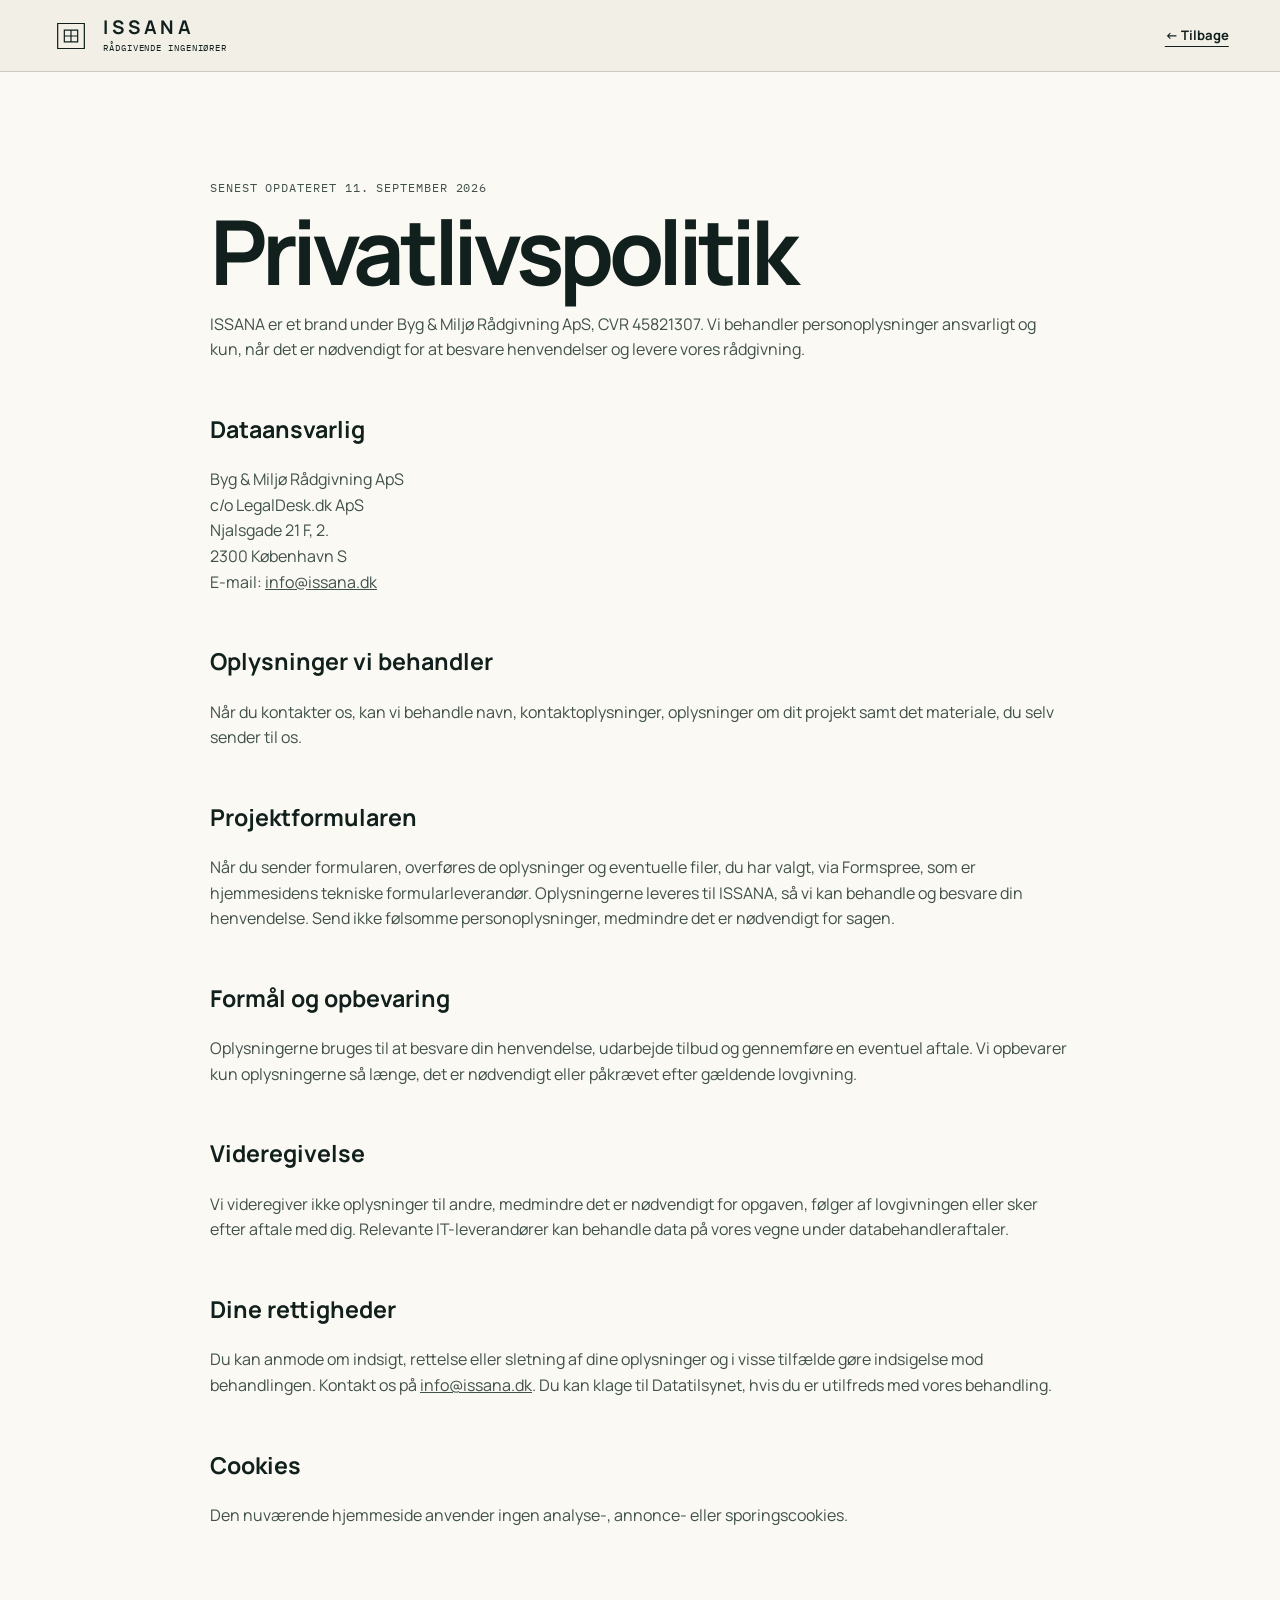
==== commit bf02a645: "Connect project form to Formspree" ====
--- a/privacy.html
+++ b/privacy.html
@@ -9,7 +9,7 @@
   <link rel="preconnect" href="https://fonts.googleapis.com">
   <link rel="preconnect" href="https://fonts.gstatic.com" crossorigin>
   <link href="https://fonts.googleapis.com/css2?family=IBM+Plex+Mono:wght@400;500&family=Manrope:wght@400;500;600;700&display=swap" rel="stylesheet">
-  <link rel="stylesheet" href="styles.css">
+  <link rel="stylesheet" href="styles.css?v=20260911-5">
 </head>
 <body class="privacy-page">
   <header class="site-header scrolled">
@@ -31,7 +31,7 @@
     <p>Når du kontakter os, kan vi behandle navn, kontaktoplysninger, oplysninger om dit projekt samt det materiale, du selv sender til os.</p>
 
     <h2>Projektformularen</h2>
-    <p>Formularen på hjemmesiden gemmer eller sender ikke oplysninger via en ekstern formulartjeneste. Den åbner dit eget mailprogram med dine indtastede oplysninger. En valgt tegning eller PDF skal vedhæftes manuelt i mailen, før den sendes.</p>
+    <p>Når du sender formularen, overføres de oplysninger og eventuelle filer, du har valgt, via Formspree, som er hjemmesidens tekniske formularleverandør. Oplysningerne leveres til ISSANA, så vi kan behandle og besvare din henvendelse. Send ikke følsomme personoplysninger, medmindre det er nødvendigt for sagen.</p>
 
     <h2>Formål og opbevaring</h2>
     <p>Oplysningerne bruges til at besvare din henvendelse, udarbejde tilbud og gennemføre en eventuel aftale. Vi opbevarer kun oplysningerne så længe, det er nødvendigt eller påkrævet efter gældende lovgivning.</p>
--- a/styles.css
+++ b/styles.css
@@ -15,6 +15,7 @@
 
 * { box-sizing: border-box; }
 html { scroll-behavior: smooth; }
+section[id] { scroll-margin-top: calc(var(--header-height) + 1rem); }
 body { margin: 0; background: var(--paper); color: var(--ink); font: 400 16px/1.6 var(--sans); -webkit-font-smoothing: antialiased; }
 img { display: block; max-width: 100%; }
 a { color: inherit; }
@@ -92,9 +93,8 @@
 .case-gallery img { width: 100%; height: 100%; object-fit: cover; filter: saturate(.78) contrast(1.04); transition: transform .8s cubic-bezier(.22,1,.36,1); }
 .case:hover .case-gallery img { transform: scale(1.02); }
 .case-gallery figcaption { position: absolute; z-index: 1; top: 1rem; left: 1rem; padding: .5rem .65rem; background: rgba(17,32,29,.9); color: #fff; font: .58rem var(--mono); letter-spacing: .06em; text-transform: uppercase; }
-.case-gallery-two { grid-template-columns: 1.35fr .65fr; min-height: 650px; }
-.case-gallery-two .detail-crop img { object-position: 82% 50%; transform: scale(1.65); }
-.case:hover .case-gallery-two .detail-crop img { transform: scale(1.7); }
+.case-gallery-two { grid-template-rows: minmax(0, 1fr) 230px; min-height: 650px; }
+.case-gallery-two .before-plan img { object-fit: cover; object-position: center; }
 .case-copy { display: flex; flex-direction: column; padding: clamp(2rem, 3.7vw, 4.4rem); }
 .case-label { margin: 0; color: var(--copper-dark); font: .64rem var(--mono); letter-spacing: .08em; }
 .case-copy h3 { margin: auto 0 1.8rem; padding-top: 4rem; font-size: clamp(2.4rem, 4.5vw, 5rem); font-weight: 500; letter-spacing: -.06em; line-height: .95; }
@@ -124,10 +124,109 @@
 .technical-heading .section-kicker { color: var(--copper); }
 .technical-heading h2 { font-size: clamp(2.7rem, 5vw, 5.7rem); }
 .technical-heading > p:last-child { margin: 0 0 .5rem; color: rgba(255,255,255,.62); }
+.calc-lab { margin-bottom: clamp(3rem, 6vw, 5.5rem); border: 1px solid var(--light-line); background: #142622; }
+.calc-lab-topline { display: grid; grid-template-columns: 1fr .65fr; gap: 4rem; align-items: end; padding: clamp(1.5rem, 3vw, 2.75rem); border-bottom: 1px solid var(--light-line); }
+.calc-lab-topline h3 { max-width: 760px; margin: .8rem 0 0; font-size: clamp(1.9rem, 3.3vw, 3.8rem); font-weight: 500; letter-spacing: -.05em; line-height: 1.02; }
+.calc-lab-topline > p { max-width: 560px; margin: 0; color: rgba(255,255,255,.6); font-size: .9rem; }
+.calc-eyebrow, .calc-status { color: var(--copper); font: .62rem var(--mono); letter-spacing: .08em; text-transform: uppercase; }
+.calc-tabs { display: grid; grid-template-columns: repeat(6,1fr); border-bottom: 1px solid var(--light-line); }
+.calc-tabs::-webkit-scrollbar { display: none; }
+.calc-tab { display: flex; gap: .8rem; align-items: center; min-height: 64px; padding: 0 1.3rem; border: 0; border-right: 1px solid var(--light-line); background: transparent; color: rgba(255,255,255,.52); font: 600 .7rem var(--mono); letter-spacing: .035em; text-align: left; cursor: pointer; transition: background .25s, color .25s; }
+.calc-tab:last-child { border-right: 0; }
+.calc-tab span { color: rgba(211,104,59,.75); }
+.calc-tab:hover, .calc-tab:focus-visible { color: #fff; background: rgba(255,255,255,.035); outline: 0; }
+.calc-tab:focus-visible { box-shadow: inset 0 0 0 2px var(--copper); }
+.calc-tab.is-active { color: #fff; background: var(--copper-dark); }
+.calc-tab.is-active span { color: #fff; }
+.calc-stage { min-height: 570px; }
+.calc-panel { display: grid; grid-template-columns: .42fr .58fr; min-height: 570px; }
+.calc-panel[hidden] { display: none; }
+.calc-copy { display: flex; flex-direction: column; justify-content: center; padding: clamp(2rem, 5vw, 5rem); border-right: 1px solid var(--light-line); }
+.calc-number { margin: clamp(2rem, 5vw, 4.5rem) 0 .8rem; color: #fff; font-size: clamp(2.3rem, 4vw, 4.7rem); font-weight: 500; letter-spacing: -.055em; line-height: .95; }
+.calc-number small { display: inline-block; color: rgba(255,255,255,.44); font: .65rem var(--mono); letter-spacing: .02em; }
+.calc-number sub { font-size: .5em; }
+.calc-copy h4 { margin: 0 0 1rem; font-size: clamp(1.4rem, 2vw, 2.15rem); font-weight: 500; letter-spacing: -.035em; }
+.calc-copy > p:not(.calc-number) { max-width: 500px; margin: 0; color: rgba(255,255,255,.62); font-size: .9rem; }
+.calc-copy ul { display: flex; flex-wrap: wrap; gap: .45rem; margin: 2rem 0 0; padding: 0; list-style: none; }
+.calc-copy li { padding: .48rem .62rem; border: 1px solid rgba(255,255,255,.17); color: rgba(255,255,255,.72); font: .58rem var(--mono); letter-spacing: .035em; text-transform: uppercase; }
+.calc-visual { display: grid; place-items: center; min-width: 0; padding: clamp(1rem, 3vw, 3rem); background: #efece3; color: var(--ink); overflow: hidden; }
+.calc-visual svg { width: 100%; height: auto; overflow: visible; }
+.svg-label, .svg-note, .layer-notes text, .chart-legend text, .sound-scale text, .time-labels text, .lca-bars text, .lca-groups text, .phase-arrow text { fill: #45534f; font: 600 11px var(--mono); letter-spacing: 1px; }
+.svg-note { fill: #7d8580; font-size: 9px; }
+.wall-layers rect { fill: none; stroke: rgba(17,32,29,.52); stroke-width: 1; }
+.heat-flow path { fill: none; stroke: rgba(255,255,255,.92); stroke-width: 1.5; stroke-dasharray: 11 14; animation: heatMove 2.6s linear infinite; }
+.heat-flow path:nth-child(2) { animation-delay: -.8s; }
+.heat-flow path:nth-child(3) { animation-delay: -1.6s; }
+.heat-flow path::after { content: ""; }
+.calc-trace { fill: none; stroke-linecap: round; stroke-linejoin: round; stroke-dasharray: 1100; stroke-dashoffset: 1100; }
+.calc-panel.is-active .calc-trace { animation: drawTrace 1.8s .12s cubic-bezier(.22,1,.36,1) forwards; }
+.beam-loads path { fill: none; stroke: var(--copper-dark); stroke-width: 2.5; opacity: 0; transform-box: fill-box; transform-origin: center top; }
+.calc-panel.is-active .beam-loads path { animation: loadDrop .5s cubic-bezier(.22,1,.36,1) forwards; }
+.calc-panel.is-active .beam-loads path:nth-child(2n+3), .calc-panel.is-active .beam-loads path:nth-child(2n+4) { animation-delay: .12s; }
+.calc-panel.is-active .beam-loads path:nth-child(n+7) { animation-delay: .24s; }
+.beam-axis { fill: none; stroke: rgba(17,32,29,.28); stroke-width: 10; }
+.beam-deflection { fill: none; stroke: var(--ink); stroke-width: 12; stroke-linecap: square; stroke-dasharray: 700; stroke-dashoffset: 700; }
+.calc-panel.is-active .beam-deflection { animation: drawTrace 1s .35s cubic-bezier(.22,1,.36,1) forwards, beamBreathe 2.8s 1.4s ease-in-out infinite; }
+.beam-support path { fill: none; stroke: var(--ink); stroke-width: 2; }
+.moment-fill { fill: rgba(211,104,59,.13); opacity: 0; }
+.calc-panel.is-active .moment-fill { animation: areaIn .7s .9s forwards; }
+.moment-trace { stroke: var(--copper-dark); stroke-width: 4; }
+.moment-axis { stroke: rgba(17,32,29,.45); stroke-width: 1; }
+.capacity-meter rect:first-child { fill: rgba(17,32,29,.12); }
+.capacity-meter .capacity-value { fill: var(--copper-dark); transform: scaleX(0); transform-box: fill-box; transform-origin: left center; }
+.calc-panel.is-active .capacity-value { animation: capacityGrow 1s .85s cubic-bezier(.22,1,.36,1) forwards; }
+.capacity-meter text { fill: #45534f; font: 600 10px var(--mono); }
+.heat-trace { stroke: var(--ink); stroke-width: 5; }
+.trace-dot { fill: #efece3; stroke: var(--copper-dark); stroke-width: 3; opacity: 0; }
+.calc-panel.is-active .trace-dot { animation: pointIn .4s 1.6s forwards, pointPulse 2.4s 2s ease-in-out infinite; }
+.layer-notes text { text-anchor: middle; font-size: 9px; }
+.chart-grid path, .lca-grid path { fill: none; stroke: rgba(17,32,29,.14); stroke-width: 1; }
+.chart-grid path:first-child, .lca-grid path:first-child { stroke: rgba(17,32,29,.65); }
+.saturation-trace { stroke: #6d91a5; stroke-width: 4; }
+.vapor-trace { stroke: var(--copper-dark); stroke-width: 4; }
+.moisture-risk { fill: #efece3; stroke: var(--copper-dark); stroke-width: 3; opacity: 0; }
+.calc-panel.is-active .moisture-risk { animation: pointIn .35s 1.6s forwards, pointPulse 2s 2s ease-in-out infinite; }
+.drop { fill: #6d91a5; opacity: 0; transform-box: fill-box; transform-origin: center top; }
+.calc-panel.is-active .drop { animation: dropIn .9s 1.85s cubic-bezier(.22,1,.36,1) forwards; }
+.legend-sat, .legend-vapor { stroke-width: 4; }
+.legend-sat { stroke: #6d91a5; }.legend-vapor { stroke: var(--copper-dark); }
+.sound-wall rect { fill: rgba(17,32,29,.08); stroke: var(--ink); stroke-width: 1.5; }
+.sound-wall rect:nth-child(2) { fill: rgba(109,145,165,.22); }
+.sound-waves path { fill: none; stroke: var(--copper-dark); stroke-width: 3; stroke-linecap: round; stroke-dasharray: 9 7; }
+.sound-in path { animation: soundTravel 1.5s linear infinite; }
+.sound-in path:nth-child(2) { animation-delay: -.45s; }.sound-in path:nth-child(3) { animation-delay: -.9s; }
+.sound-out { opacity: .42; }
+.sound-out path { stroke-width: 2; animation: soundTravel 2.1s linear infinite reverse; }
+.comfort-area { fill: rgba(211,104,59,.1); opacity: 0; }
+.calc-panel.is-active .comfort-area { animation: areaIn 1.1s .25s forwards; }
+.outside-trace { stroke: var(--copper-dark); stroke-width: 3; }
+.inside-trace { stroke: #4f7386; stroke-width: 5; }
+.phase-arrow path { fill: none; stroke: var(--ink); stroke-width: 1.5; }
+.phase-arrow { opacity: 0; }
+.calc-panel.is-active .phase-arrow { animation: pointIn .5s 1.6s forwards; }
+.lca-bars rect { fill: #6b7a4d; transform-box: fill-box; transform-origin: center bottom; transform: scaleY(0); }
+.lca-bars > g:nth-child(2) rect { fill: #708c98; }.lca-bars > g:nth-child(3) rect { fill: #4f7386; }.lca-bars > g:nth-child(4) rect { fill: #9c6a44; }
+.lca-bars .lca-credit rect { fill: #52785e; transform-origin: center top; }
+.calc-panel.is-active .lca-bars rect { animation: barGrow .8s cubic-bezier(.22,1,.36,1) forwards; }
+.calc-panel.is-active .lca-bars > g:nth-child(2) rect { animation-delay: .12s; }.calc-panel.is-active .lca-bars > g:nth-child(3) rect { animation-delay: .24s; }.calc-panel.is-active .lca-bars > g:nth-child(4) rect { animation-delay: .36s; }.calc-panel.is-active .lca-bars > g:nth-child(5) rect { animation-delay: .48s; }
+.lca-bars text, .lca-groups text { text-anchor: middle; font-size: 9px; }
+.lca-groups text { fill: #7d8580; font-size: 8px; }
+@keyframes drawTrace { to { stroke-dashoffset: 0; } }
+@keyframes heatMove { to { stroke-dashoffset: -50; } }
+@keyframes soundTravel { to { stroke-dashoffset: -32; } }
+@keyframes pointIn { to { opacity: 1; } }
+@keyframes pointPulse { 50% { r: 12px; } }
+@keyframes dropIn { from { opacity: 0; transform: translateY(-12px) scale(.65); } to { opacity: .82; transform: none; } }
+@keyframes areaIn { from { opacity: 0; } to { opacity: 1; } }
+@keyframes barGrow { to { transform: scaleY(1); } }
+@keyframes loadDrop { from { opacity: 0; transform: translateY(-18px); } to { opacity: 1; transform: none; } }
+@keyframes beamBreathe { 50% { transform: translateY(4px); } }
+@keyframes capacityGrow { to { transform: scaleX(1); } }
 .technical-board { display: grid; grid-template-columns: 1.3fr .7fr; gap: 1px; background: var(--light-line); }
 .technical-board figure { position: relative; min-width: 0; margin: 0; background: #fff; overflow: hidden; }
 .technical-board figure img { width: 100%; height: 100%; object-fit: cover; }
-.physics-figure { min-height: 600px; }
+.model-figure { min-height: 600px; }
+.model-figure img { object-fit: contain !important; }
 .detail-figure { min-height: 600px; }
 .detail-figure img { object-fit: contain !important; }
 .technical-board figcaption { position: absolute; left: 1rem; bottom: 1rem; padding: .55rem .7rem; background: var(--ink); color: #fff; font: .6rem var(--mono); letter-spacing: .06em; text-transform: uppercase; }
@@ -151,6 +250,26 @@
 .profile-list li { padding: .9rem 0; border-bottom: 1px solid var(--line); font-size: .84rem; }
 .profile-list li::before { content: "\2192"; margin-right: .6rem; color: var(--copper-dark); }
 .text-link { font-size: .82rem; font-weight: 700; text-underline-offset: .35rem; }
+
+.digital-practice { padding-block: clamp(7rem, 11vw, 11rem); background: #d7d3c8; }
+.digital-practice-grid { display: grid; grid-template-columns: .8fr 1.2fr; gap: clamp(3rem, 8vw, 9rem); align-items: center; }
+.digital-practice-copy { max-width: 620px; }
+.digital-practice-copy h2 { margin: .8rem 0 2rem; font-size: clamp(2.8rem, 5.4vw, 6rem); font-weight: 500; letter-spacing: -.065em; line-height: .96; }
+.digital-practice-copy > p:not(.section-kicker):not(.large-copy) { color: var(--ink-soft); }
+.digital-tags { display: flex; flex-wrap: wrap; gap: .5rem; margin-top: 2rem; }
+.digital-tags span { padding: .55rem .7rem; border: 1px solid rgba(17,32,29,.35); font: .58rem var(--mono); letter-spacing: .04em; text-transform: uppercase; }
+.digital-flow { position: relative; display: grid; grid-template-columns: 1fr 74px 1fr 74px 1fr; align-items: center; min-height: 430px; padding: clamp(1.5rem, 4vw, 4rem); border: 1px solid var(--ink); background: var(--paper-light); background-image: linear-gradient(var(--line) 1px, transparent 1px), linear-gradient(90deg,var(--line) 1px,transparent 1px); background-size: 42px 42px; }
+.flow-node { position: relative; z-index: 2; display: flex; flex-direction: column; justify-content: center; min-height: 170px; padding: 1.3rem; border: 1px solid var(--ink); background: rgba(242,239,231,.94); }
+.flow-node-accent { background: var(--ink); color: #fff; box-shadow: 10px 10px 0 rgba(17,32,29,.12); }
+.flow-node span { margin-bottom: 2.5rem; color: var(--copper-dark); font: .58rem var(--mono); letter-spacing: .06em; }
+.flow-node strong { font-size: clamp(1rem, 1.35vw, 1.3rem); line-height: 1.15; }
+.flow-node small { margin-top: .65rem; color: var(--ink-soft); font: .58rem var(--mono); line-height: 1.5; }
+.flow-node-accent small { color: rgba(255,255,255,.58); }
+.flow-line { position: relative; height: 1px; background: var(--ink); }
+.flow-line::after { content: ""; position: absolute; top: -4px; right: 0; border-width: 4px 0 4px 7px; border-style: solid; border-color: transparent transparent transparent var(--ink); }
+.flow-line i { position: absolute; top: -3px; left: 0; width: 7px; height: 7px; border-radius: 50%; background: var(--copper); animation: flowPulse 2.2s linear infinite; }
+.flow-line:nth-of-type(4) i { animation-delay: 1.1s; }
+@keyframes flowPulse { from { transform: translateX(0); } to { transform: translateX(67px); } }
 
 .process { padding-block: clamp(7rem, 10vw, 10rem); background: #294039; color: #fff; }
 .section-heading-light .section-kicker { color: var(--copper); }
@@ -182,6 +301,10 @@
 .form-footer p { max-width: 430px; margin: 0; color: var(--ink-soft); font-size: .72rem; }
 .form-footer .button { flex: 0 0 auto; }
 .form-status { margin: 1rem 0 0; color: var(--copper-dark); font-size: .8rem; }
+.form-status.is-success { color: #256444; }
+.form-status.is-error { color: #a33b25; }
+.project-form .button:disabled { cursor: wait; opacity: .65; }
+.form-honeypot { position: absolute !important; left: -9999px !important; width: 1px !important; height: 1px !important; overflow: hidden !important; }
 
 .site-footer { display: grid; grid-template-columns: .7fr 1.3fr auto; gap: 3rem; padding: 3.5rem clamp(1.25rem,4vw,4.5rem); background: var(--paper-light); border-top: 1px solid var(--line); font-size: .75rem; }
 .footer-brand { display: grid; align-content: start; }
@@ -217,6 +340,9 @@
   .case-feature .case-copy { min-height: 600px; }
   .technical-heading { grid-template-columns: 1fr 2fr; }
   .technical-heading > p:last-child { grid-column: 2; }
+  .calc-lab-topline { grid-template-columns: 1fr; gap: 1.2rem; }
+  .calc-tab { padding-inline: .8rem; }
+  .calc-panel { grid-template-columns: .48fr .52fr; }
   .technical-board { grid-template-columns: 1fr; }
   .detail-figure { min-height: 480px; }
   .technical-results { grid-column: auto; grid-template-columns: 1fr 1fr; }
@@ -247,11 +373,18 @@
   .case-grid .case-copy { min-height: 480px; }
   .technical-heading { grid-template-columns: 1fr; }
   .technical-heading > p:last-child { grid-column: auto; }
-  .physics-figure { min-height: 430px; }
+  .calc-tabs { display: flex; overflow-x: auto; scrollbar-width: none; }
+  .calc-tab { flex: 0 0 auto; min-width: 145px; }
+  .calc-panel { grid-template-columns: 1fr; }
+  .calc-copy { min-height: 410px; border-right: 0; border-bottom: 1px solid var(--light-line); }
+  .calc-visual { min-height: 430px; }
+  .model-figure { min-height: 430px; }
   .about { grid-template-columns: 1fr; }
   .about-visual, .about-visual img { min-height: 520px; }
   .process-steps { grid-template-columns: 1fr 1fr; }
   .contact-layout { grid-template-columns: 1fr; }
+  .digital-practice-grid { grid-template-columns: 1fr; }
+  .digital-practice-copy { max-width: 760px; }
   .site-footer { grid-template-columns: 1fr 1fr; }
   .footer-links { grid-column: 1/-1; }
 }
@@ -265,19 +398,28 @@
   .hero-proof { display: grid; }
   .service-grid { grid-template-columns: 1fr; }
   .service-card { min-height: 280px; }
-  .case-gallery-two { grid-template-columns: 1fr; min-height: 0; }
+  .case-gallery-two { grid-template-columns: 1fr; grid-template-rows: auto; min-height: 0; }
   .case-gallery-two figure { aspect-ratio: 4/3; }
-  .case-gallery-two .detail-crop { display: none; }
+  .case-gallery-two .before-plan { aspect-ratio: 2.18/1; }
   .case-feature .case-copy, .case-grid .case-copy { min-height: 0; }
   .case-copy h3, .case-grid .case-copy h3 { margin-top: 0; padding-top: 3rem; }
   .case-story > div { grid-template-columns: 1fr; gap: .35rem; }
   .case-gallery-split { height: 340px; }
   .case-mini { grid-template-columns: 1fr; }
-  .technical-board figure, .physics-figure, .detail-figure { min-height: 330px; }
+  .technical-board figure, .model-figure, .detail-figure { min-height: 330px; }
+  .calc-stage, .calc-panel { min-height: 0; }
+  .calc-copy { min-height: 390px; padding: 2rem 1.4rem; }
+  .calc-number { margin-top: 3rem; }
+  .calc-visual { min-height: 330px; padding: .65rem; }
   .technical-results { grid-template-columns: 1fr; }
   .technical-results article { min-height: 180px; }
   .technical-results span { margin-bottom: 2.5rem; }
   .profile-list { grid-template-columns: 1fr; }
+  .digital-flow { grid-template-columns: 1fr; gap: 28px; min-height: 0; padding: 1.25rem; }
+  .flow-line { width: 1px; height: 28px; margin: 0 auto; }
+  .flow-line::after { top: auto; right: -3px; bottom: 0; border-width: 7px 4px 0; border-color: var(--ink) transparent transparent; }
+  .flow-line i { top: 0; left: -3px; animation-name: flowPulseVertical; }
+  @keyframes flowPulseVertical { from { transform: translateY(0); } to { transform: translateY(25px); } }
   .process-steps { grid-template-columns: 1fr; }
   .process-steps li, .process-steps li:first-child { min-height: 190px; padding: 1.5rem 0; border-right: 0; border-bottom: 1px solid var(--light-line); }
   .process-steps h3 { margin-top: 3rem; }
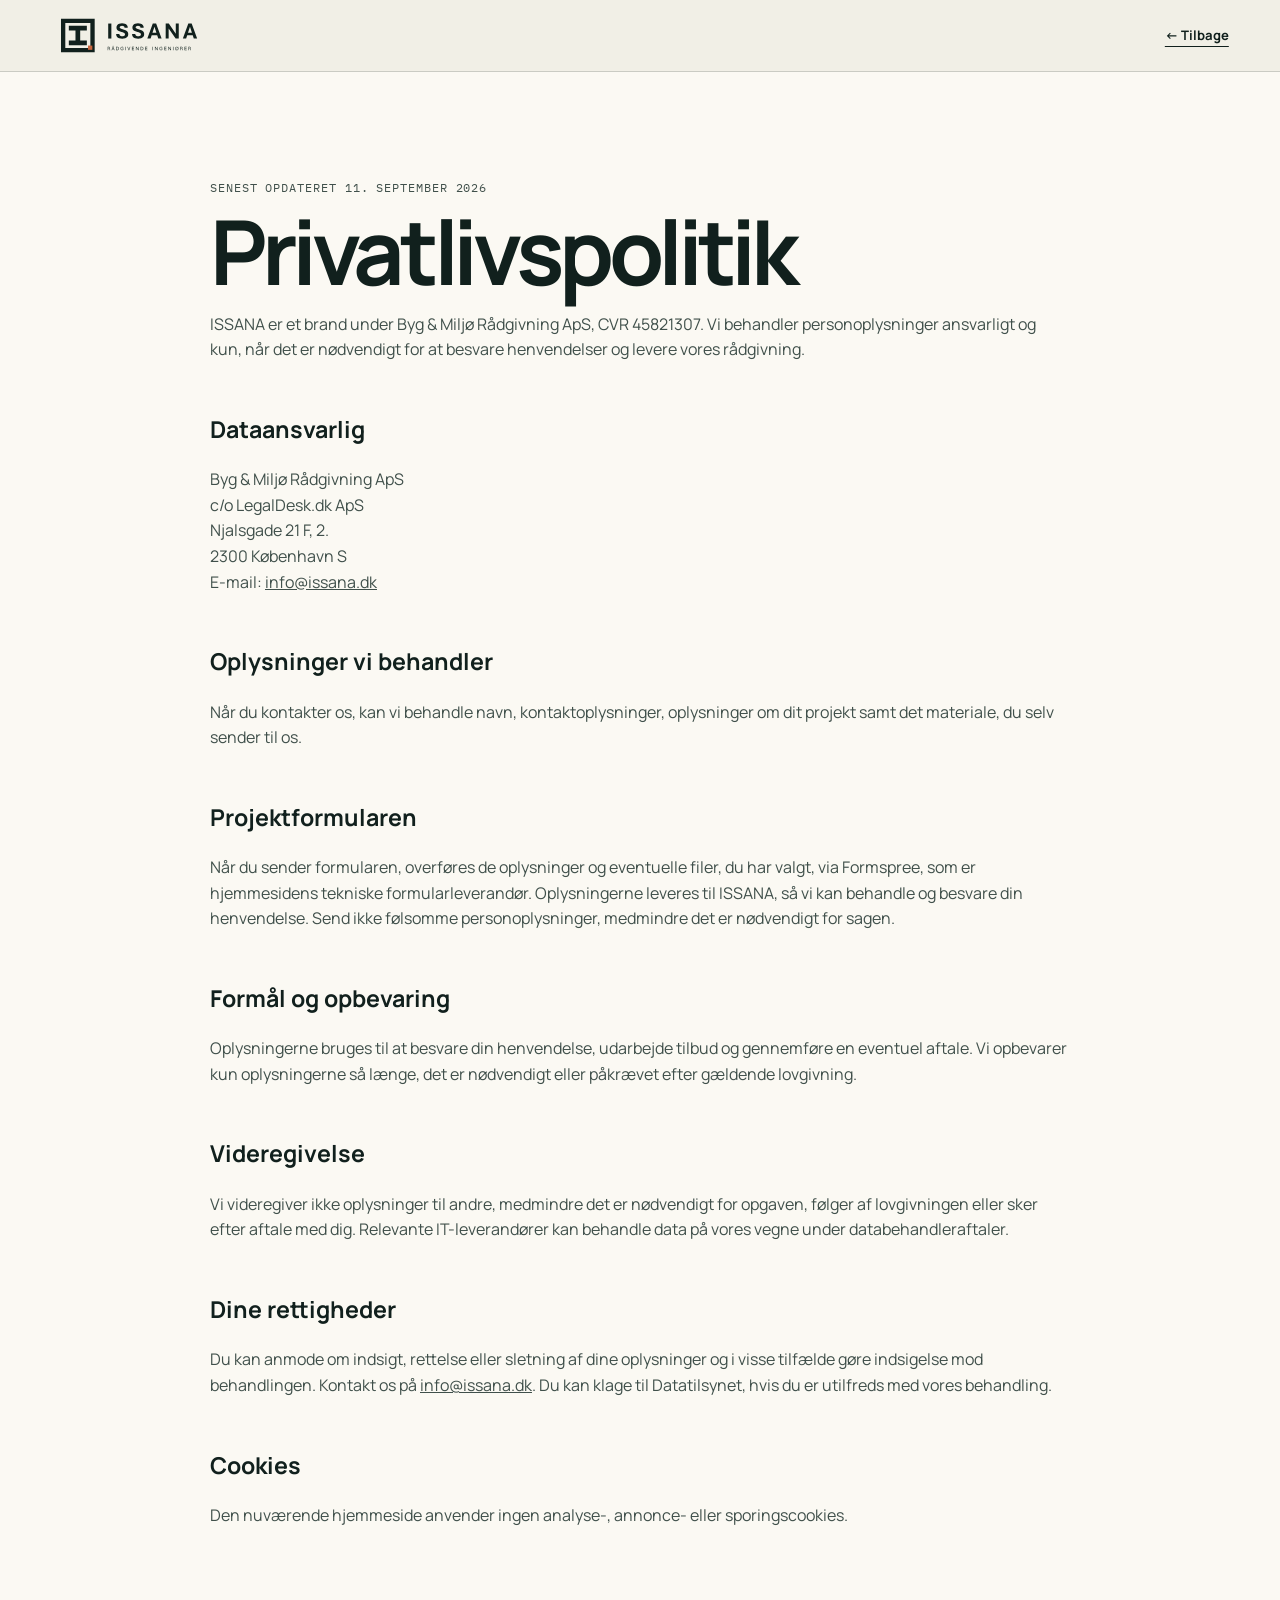
==== commit d7407dff: "Integrate new ISSANA logo identity" ====
--- a/privacy.html
+++ b/privacy.html
@@ -9,13 +9,12 @@
   <link rel="preconnect" href="https://fonts.googleapis.com">
   <link rel="preconnect" href="https://fonts.gstatic.com" crossorigin>
   <link href="https://fonts.googleapis.com/css2?family=IBM+Plex+Mono:wght@400;500&family=Manrope:wght@400;500;600;700&display=swap" rel="stylesheet">
-  <link rel="stylesheet" href="styles.css?v=20260911-5">
+  <link rel="stylesheet" href="styles.css?v=20260913-2">
 </head>
 <body class="privacy-page">
   <header class="site-header scrolled">
     <a class="brand" href="index.html" aria-label="ISSANA, forsiden">
-      <svg class="brand-mark" viewBox="0 0 48 48" aria-hidden="true"><path d="M8 39V9h32v30H8Zm8-8V17h16v14H16Zm0-7h16M24 17v14"/></svg>
-      <span class="brand-type"><strong>ISSANA</strong><small>Rådgivende ingeniører</small></span>
+      <img class="brand-logo" src="assets/issana-logo-primary.svg" alt="ISSANA – Rådgivende Ingeniører" width="1120" height="260">
     </a>
     <a class="text-link" href="index.html">← Tilbage</a>
   </header>
--- a/styles.css
+++ b/styles.css
@@ -30,10 +30,8 @@
 .site-header { position: fixed; z-index: 50; inset: 0 0 auto; height: var(--header-height); display: flex; align-items: center; justify-content: space-between; gap: 2rem; padding: 0 clamp(1.25rem, 4vw, 4.5rem); border-bottom: 1px solid transparent; transition: height .3s, background .3s, border-color .3s; }
 .site-header.scrolled { height: 72px; background: rgba(241, 238, 229, .94); border-color: var(--line); backdrop-filter: blur(16px); }
 .brand { display: inline-flex; align-items: center; gap: .75rem; text-decoration: none; }
-.brand-mark { width: 40px; height: 40px; fill: none; stroke: currentColor; stroke-width: 1.45; }
-.brand-type { display: grid; line-height: 1; }
-.brand-type strong { font-size: 1.18rem; letter-spacing: .2em; }
-.brand-type small { margin-top: .4rem; font: 400 .56rem/1 var(--mono); letter-spacing: .1em; text-transform: uppercase; }
+.brand-logo { width: clamp(220px, 20vw, 300px); height: auto; transition: width .3s; }
+.site-header.scrolled .brand-logo { width: clamp(205px, 18vw, 265px); }
 .site-nav { display: flex; align-items: center; gap: clamp(1rem, 2vw, 2.1rem); }
 .site-nav a { font-size: .73rem; font-weight: 600; letter-spacing: .055em; text-decoration: none; text-transform: uppercase; }
 .site-nav > a:not(.nav-cta) { position: relative; }
@@ -308,9 +306,10 @@
 
 .site-footer { display: grid; grid-template-columns: .7fr 1.3fr auto; gap: 3rem; padding: 3.5rem clamp(1.25rem,4vw,4.5rem); background: var(--paper-light); border-top: 1px solid var(--line); font-size: .75rem; }
 .footer-brand { display: grid; align-content: start; }
-.footer-brand strong { letter-spacing: .18em; }
-.footer-brand span, .footer-legal { color: var(--ink-soft); }
+.footer-logo { width: min(100%, 380px); height: auto; }
+.footer-legal { color: var(--ink-soft); }
 .footer-legal p { margin: 0 0 .25rem; }
+.footer-legal a { text-underline-offset: .2rem; }
 .footer-links { display: flex; gap: 1.2rem; }
 .footer-links a { text-underline-offset: .25rem; }
 
@@ -390,8 +389,7 @@
 }
 
 @media (max-width: 560px) {
-  .brand-mark { width: 34px; height: 34px; }
-  .brand-type small { display: none; }
+  .brand-logo, .site-header.scrolled .brand-logo { width: 205px; }
   .hero h1 { font-size: clamp(3.15rem, 15vw, 5rem); }
   .hero-actions .button { width: 100%; }
   .hero-media { min-height: 480px; }
